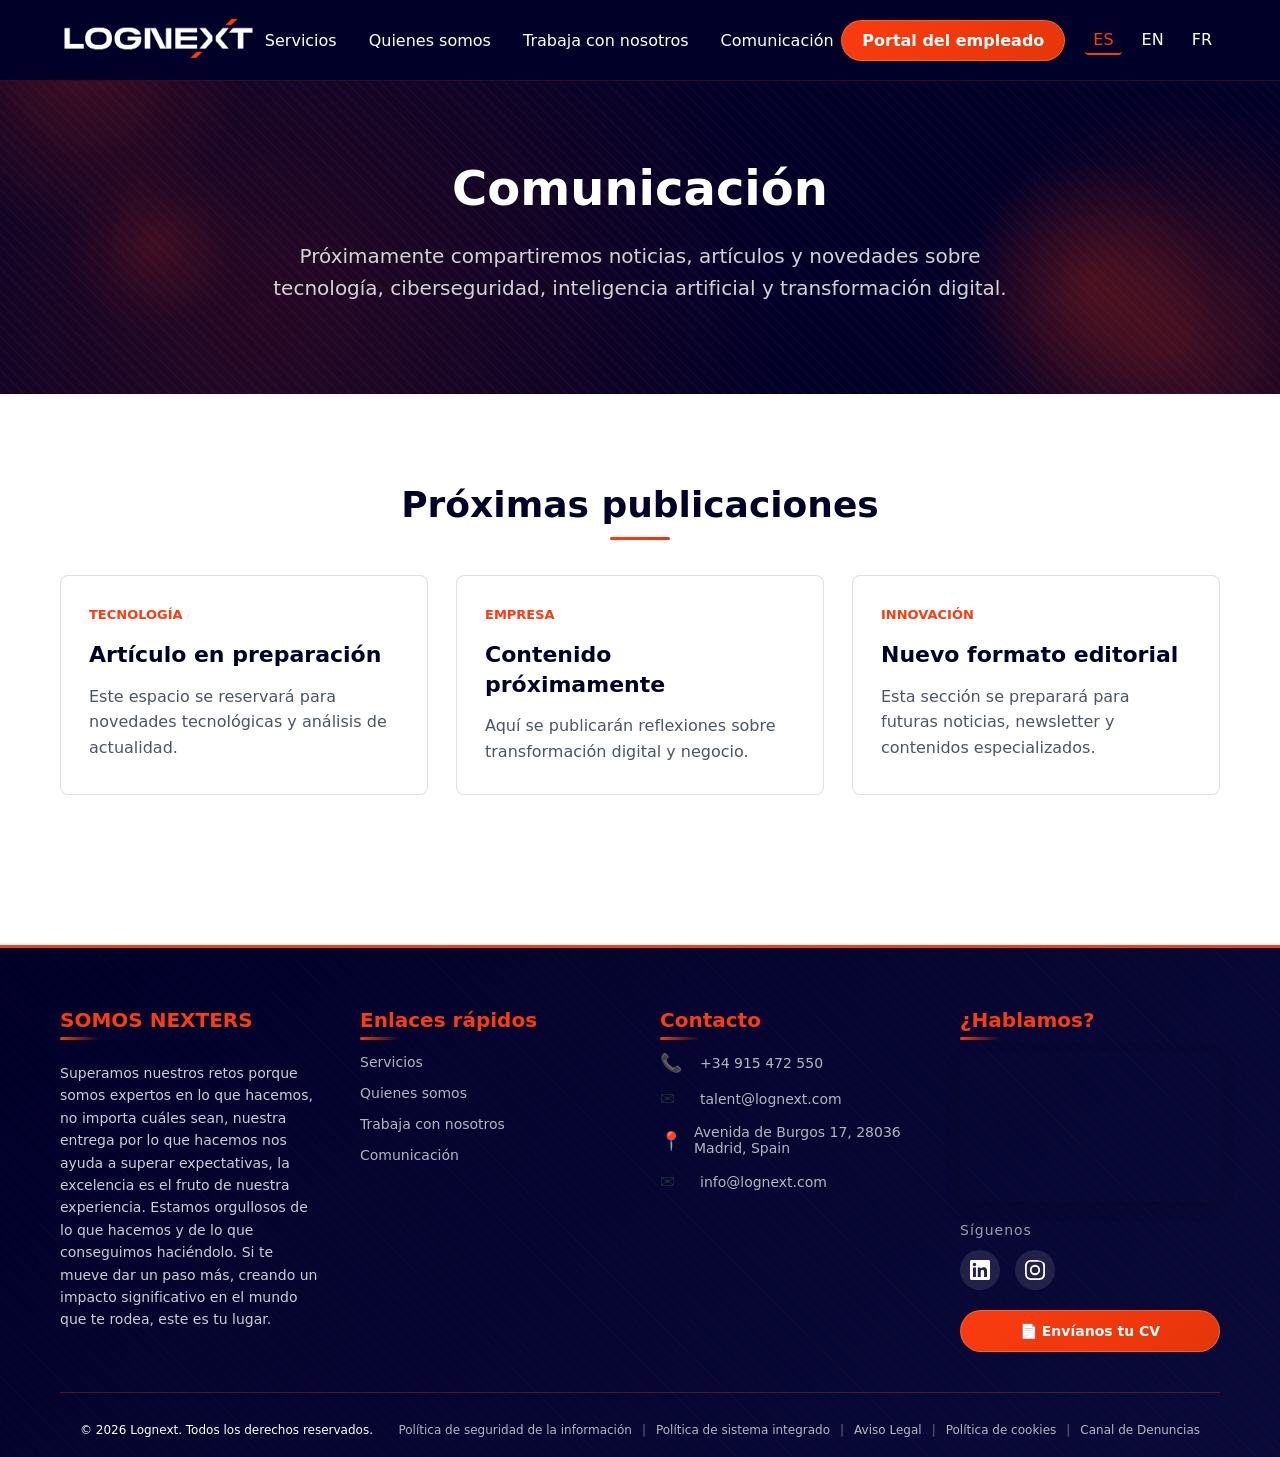
==== comunicacion.html @ 2d38c722 "Apartado de Comunicación creado, listo para añadir contenido" ====
<!doctype html>
<html lang="es">
  <head>
    <meta charset="UTF-8" />
    <meta name="viewport" content="width=device-width, initial-scale=1.0" />
    <title>Lognext - Comunicaci&oacute;n</title>
    <link rel="stylesheet" href="assets/css/global.css" />
    <link rel="stylesheet" href="assets/css/comunicacion.css" />
    <link
      rel="icon"
      type="image/png"
      sizes="32x32"
      href="assets/img/favicon/favicon-3.png"
    />
    <link
      rel="icon"
      type="image/png"
      sizes="16x16"
      href="assets/img/favicon/favicon-3.png"
    />
    <link rel="apple-touch-icon" href="assets/img/favicon/favicon-3.png" />
  </head>
  <body>
    <header class="site-header">
      <div class="container">
        <a href="index.html" class="logo">
          <img src="assets/img/lognext-logo-transparente.png" alt="Lognext" />
        </a>

        <nav class="main-nav">
          <ul class="menu">
            <li class="menu-item has-dropdown">
              <a href="index.html#servicios" data-i18n="nav_servicios">Servicios</a>
              <ul class="submenu">
                <li class="service-submenu-item">
                  <div class="service-submenu-row">
                    <a href="servicios/ia.html" class="submenu-item" data-i18n="submenu_ia">Inteligencia Artificial</a>
                    <button class="service-submenu-toggle" type="button" aria-label="Ver casos de exito" aria-expanded="false">&rsaquo;</button>
                  </div>
                  <ul class="service-submenu-list">
                    <li><a href="servicios/ia.html#casos-exito" class="submenu-child-item" data-i18n="casos_title">Casos de Exito</a></li>
                  </ul>
                </li>
                <li class="service-submenu-item">
                  <div class="service-submenu-row">
                    <a href="servicios/ams.html" class="submenu-item" data-i18n="submenu_ams">Application Management Services</a>
                    <button class="service-submenu-toggle" type="button" aria-label="Ver casos de exito" aria-expanded="false">&rsaquo;</button>
                  </div>
                  <ul class="service-submenu-list">
                    <li><a href="servicios/ams.html#casos-exito" class="submenu-child-item" data-i18n="casos_title">Casos de Exito</a></li>
                  </ul>
                </li>
                <li class="service-submenu-item">
                  <div class="service-submenu-row">
                    <a href="servicios/ims.html" class="submenu-item" data-i18n="submenu_ims">Infrastructure Management Services</a>
                    <button class="service-submenu-toggle" type="button" aria-label="Ver casos de exito" aria-expanded="false">&rsaquo;</button>
                  </div>
                  <ul class="service-submenu-list">
                    <li><a href="servicios/ims.html#casos-exito" class="submenu-child-item" data-i18n="casos_title">Casos de Exito</a></li>
                  </ul>
                </li>
                <li class="service-submenu-item">
                  <div class="service-submenu-row">
                    <a href="servicios/ciberseguridad.html" class="submenu-item" data-i18n="submenu_agile">Ciberseguridad</a>
                    <button class="service-submenu-toggle" type="button" aria-label="Ver casos de exito" aria-expanded="false">&rsaquo;</button>
                  </div>
                  <ul class="service-submenu-list">
                    <li><a href="servicios/ciberseguridad.html#casos-exito" class="submenu-child-item" data-i18n="casos_title">Casos de Exito</a></li>
                  </ul>
                </li>
                <li class="service-submenu-item">
                  <div class="service-submenu-row">
                    <a href="servicios/outsourcing.html" class="submenu-item" data-i18n="submenu_outsourcing">Outsourcing de Talento</a>
                    <button class="service-submenu-toggle" type="button" aria-label="Ver casos de exito" aria-expanded="false">&rsaquo;</button>
                  </div>
                  <ul class="service-submenu-list">
                    <li><a href="servicios/outsourcing.html#casos-exito" class="submenu-child-item" data-i18n="casos_title">Casos de Exito</a></li>
                  </ul>
                </li>
              </ul>
            </li>
            <li><a href="quienes-somos.html" data-i18n="nav_quienes_somos">Quienes somos</a></li>
            <li><a href="trabaja-con-nosotros.html" data-i18n="nav_trabaja">Trabaja con nosotros</a></li>
            <li><a href="comunicacion.html" data-i18n="nav_comunicacion">Comunicaci&oacute;n</a></li>
          </ul>

          <div class="mobile-actions">
            <a href="https://w3.cezanneondemand.com/CezanneOnDemand/-/LOGNEXT/Account/LogIn?ReturnUrl=%7E%2F-%2FLOGNEXT" target="_blank" class="employee-portal mobile" data-i18n="btn_portal">Portal del empleado</a>
            <div class="language-switcher mobile">
              <a href="#" class="active">ES</a>
              <a href="#">EN</a>
              <a href="#">FR</a>
            </div>
          </div>

          <div class="mobile-footer-info">
            <div class="mobile-info-card">
              <h4 class="mobile-info-title" data-i18n="mobile_quieres_trabajar">&iquest;Quieres trabajar con nosotros?</h4>
              <div class="mobile-info-contact">
                <p><span class="info-icon">&#128222;</span> +34 915 472 550</p>
                <p><span class="info-icon">&#9993;&#65039;</span> talent@lognext.com</p>
              </div>
            </div>
            <div class="mobile-info-card">
              <h4 class="mobile-info-title" data-i18n="mobile_hablamos">&iquest;Hablamos?</h4>
              <div class="mobile-info-contact">
                <p><span class="info-icon">&#128222;</span> +34 915 472 550</p>
                <p><span class="info-icon">&#128205;</span> Avenida de Burgos 17, 28036 Madrid</p>
                <p><span class="info-icon">&#9993;&#65039;</span> info@lognext.com</p>
              </div>
            </div>
          </div>
        </nav>

        <div class="desktop-actions">
          <a
            href="https://w3.cezanneondemand.com/CezanneOnDemand/-/LOGNEXT/Account/LogIn?ReturnUrl=%7E%2F-%2FLOGNEXT"
            target="_blank"
            class="employee-portal"
            data-i18n="btn_portal"
            >Portal del empleado</a
          >
          <div class="language-switcher">
            <a href="#" class="active">ES</a>
            <a href="#">EN</a>
            <a href="#">FR</a>
          </div>
        </div>

        <button class="menu-toggle">
          <span></span>
          <span></span>
          <span></span>
        </button>
      </div>
    </header>

    <main>
      <section class="comunicacion-hero">
        <div class="circle-1"></div>
        <div class="circle-2"></div>
        <div class="circle-3"></div>
        <div class="container">
          <h1 data-i18n="comunicacion_title">Comunicaci&oacute;n</h1>
          <p data-i18n="comunicacion_intro">
            Pr&oacute;ximamente compartiremos noticias, art&iacute;culos y novedades sobre tecnolog&iacute;a, ciberseguridad, inteligencia artificial y transformaci&oacute;n digital.
          </p>
        </div>
      </section>

      <section class="comunicacion-news">
        <div class="container">
          <h2 class="section-title" data-i18n="comunicacion_news_title">Pr&oacute;ximas publicaciones</h2>
          <div class="news-placeholder-grid">
            <article class="news-placeholder-card">
              <span data-i18n="comunicacion_card_1_tag">Tecnolog&iacute;a</span>
              <h3 data-i18n="comunicacion_card_1_title">Art&iacute;culo en preparaci&oacute;n</h3>
              <p data-i18n="comunicacion_card_1_text">Este espacio se reservar&aacute; para novedades tecnol&oacute;gicas y an&aacute;lisis de actualidad.</p>
            </article>
            <article class="news-placeholder-card">
              <span data-i18n="comunicacion_card_2_tag">Empresa</span>
              <h3 data-i18n="comunicacion_card_2_title">Contenido pr&oacute;ximamente</h3>
              <p data-i18n="comunicacion_card_2_text">Aqu&iacute; se publicar&aacute;n reflexiones sobre transformaci&oacute;n digital y negocio.</p>
            </article>
            <article class="news-placeholder-card">
              <span data-i18n="comunicacion_card_3_tag">Innovaci&oacute;n</span>
              <h3 data-i18n="comunicacion_card_3_title">Nuevo formato editorial</h3>
              <p data-i18n="comunicacion_card_3_text">Esta secci&oacute;n se preparar&aacute; para futuras noticias, newsletter y contenidos especializados.</p>
            </article>
          </div>
        </div>
      </section>
    </main>

    <footer class="site-footer">
      <div class="footer-container">
        <div class="footer-grid">
          <div class="footer-col footer-col-about">
            <h3 class="footer-title" data-i18n="footer_somos_nexter">SOMOS NEXTERS</h3>
            <p class="footer-text" data-i18n="footer_text">
              Superamos nuestros retos porque somos expertos en lo que hacemos, no importa cu&aacute;les sean, nuestra entrega por lo que hacemos nos ayuda a superar expectativas, la excelencia es el fruto de nuestra experiencia. Estamos orgullosos de lo que hacemos y de lo que conseguimos haci&eacute;ndolo. Si te mueve dar un paso m&aacute;s, creando un impacto significativo en el mundo que te rodea, este es tu lugar.
            </p>
          </div>

          <div class="footer-col footer-col-links">
            <h3 class="footer-title" data-i18n="footer_enlaces_rapidos">Enlaces r&aacute;pidos</h3>
            <ul class="footer-links">
              <li><a href="index.html#servicios" data-i18n="nav_servicios">Servicios</a></li>
              <li><a href="quienes-somos.html" data-i18n="nav_quienes_somos">Quienes somos</a></li>
              <li><a href="trabaja-con-nosotros.html" data-i18n="nav_trabaja">Trabaja con nosotros</a></li>
              <li><a href="comunicacion.html" data-i18n="nav_comunicacion">Comunicaci&oacute;n</a></li>
            </ul>
          </div>

          <div class="footer-col footer-col-contact">
            <h3 class="footer-title" data-i18n="footer_contacto">Contacto</h3>
            <ul class="footer-contact">
              <li class="contact-item">
                <span class="contact-icon">&#128222;</span>
                <a href="tel:+34915472550" class="contact-link">+34 915 472 550</a>
              </li>
              <li class="contact-item">
                <span class="contact-icon">&#9993;&#65039;</span>
                <a href="mailto:talent@lognext.com" class="contact-link">talent@lognext.com</a>
              </li>
              <li class="contact-item">
                <span class="contact-icon">&#128205;</span>
                <a href="https://maps.google.com/?q=Avenida+de+Burgos+17+Madrid+Spain" target="_blank" class="contact-link location-link">Avenida de Burgos 17, 28036 Madrid, Spain</a>
              </li>
              <li class="contact-item">
                <span class="contact-icon">&#9993;&#65039;</span>
                <a href="mailto:info@lognext.com" class="contact-link">info@lognext.com</a>
              </li>
            </ul>
          </div>

          <div class="footer-col footer-col-map">
            <h3 class="footer-title" data-i18n="footer_hablamos">&iquest;Hablamos?</h3>
            <div class="footer-map">
              <iframe
                src="https://www.google.com/maps/embed?pb=!1m18!1m12!1m3!1d3037.543167168951!2d-3.671360984603811!3d40.43037697936105!2m3!1f0!2f0!3f0!3m2!1i1024!2i768!4f13.1!3m3!1m2!1s0xd4229b5a2c12e2b%3A0x2b5c5e5e5e5e5e5e!2sAv.%20de%20Burgos%2C%2017%2C%2028036%20Madrid!5e0!3m2!1ses!2ses!4v1700000000000!5m2!1ses!2ses"
                width="100%"
                height="150"
                style="border: 0; border-radius: 12px"
                allowfullscreen=""
                loading="lazy"
                referrerpolicy="no-referrer-when-downgrade"
              ></iframe>
            </div>

            <div class="footer-social">
              <h4 class="social-title" data-i18n="footer_siguenos">S&iacute;guenos</h4>
              <div class="social-icons">
                <a href="https://linkedin.com/company/lognext" target="_blank" class="social-link linkedin" aria-label="LinkedIn">
                  <svg xmlns="http://www.w3.org/2000/svg" width="20" height="20" viewBox="0 0 24 24" fill="currentColor"><path d="M20.447 20.452h-3.554v-5.569c0-1.328-.027-3.037-1.852-3.037-1.853 0-2.136 1.445-2.136 2.939v5.667H9.351V9h3.414v1.561h.046c.477-.9 1.637-1.85 3.37-1.85 3.601 0 4.267 2.37 4.267 5.455v6.286zM5.337 7.433c-1.144 0-2.063-.926-2.063-2.065 0-1.138.92-2.063 2.063-2.063 1.14 0 2.064.925 2.064 2.063 0 1.139-.925 2.065-2.064 2.065zm1.782 13.019H3.555V9h3.564v11.452zM22.225 0H1.771C.792 0 0 .774 0 1.729v20.542C0 23.227.792 24 1.771 24h20.451c.979 0 1.771-.773 1.771-1.729V1.729C24 .774 23.204 0 22.225 0z"/></svg>
                </a>
                <a href="https://instagram.com/lognext_tech" target="_blank" class="social-link instagram" aria-label="Instagram">
                  <svg xmlns="http://www.w3.org/2000/svg" width="20" height="20" viewBox="0 0 24 24" fill="currentColor"><path d="M12 2.163c3.204 0 3.584.012 4.85.07 1.366.062 2.633.336 3.608 1.311.975.975 1.249 2.242 1.311 3.608.058 1.266.07 1.646.07 4.85s-.012 3.584-.07 4.85c-.062 1.366-.336 2.633-1.311 3.608-.975.975-2.242 1.249-3.608 1.311-1.266.058-1.646.07-4.85.07s-3.584-.012-4.85-.07c-1.366-.062-2.633-.336-3.608-1.311-.975-.975-1.249-2.242-1.311-3.608-.058-1.266-.07-1.646-.07-4.85s.012-3.584.07-4.85c.062-1.366.336-2.633 1.311-3.608.975-.975 2.242-1.249 3.608-1.311 1.266-.058 1.646-.07 4.85-.07zM12 0C8.741 0 8.332.014 7.052.072 5.775.132 4.905.332 4.14.659c-.789.335-1.457.787-2.124 1.454-.667.667-1.119 1.335-1.454 2.124-.327.765-.527 1.635-.587 2.912C.014 8.332 0 8.741 0 12s.014 3.668.072 4.948c.06 1.277.26 2.147.587 2.912.335.789.787 1.457 1.454 2.124.667.667 1.335 1.119 2.124 1.454.765.327 1.635.527 2.912.587 1.28.058 1.689.072 4.948.072s3.668-.014 4.948-.072c1.277-.06 2.147-.26 2.912-.587.789-.335 1.457-.787 2.124-1.454.667-.667 1.119-1.335 1.454-2.124.327-.765.527-1.635.587-2.912.058-1.28.072-1.689.072-4.948s-.014-3.668-.072-4.948c-.06-1.277-.26-2.147-.587-2.912-.335-.789-.787-1.457-2.124-1.454-.667-.667-1.335-1.119-2.124-1.454-.765-.327-1.635-.527-2.912-.587C15.668.014 15.259 0 12 0zm0 5.838a6.162 6.162 0 100 12.324 6.162 6.162 0 000-12.324zM12 16a4 4 0 110-8 4 4 0 010 8z"/></svg>
                </a>
              </div>
            </div>

            <div class="footer-cv">
              <a href="mailto:talent@lognext.com?subject=Solicitud%20de%20empleo%20-%20CV&body=Hola%2C%20me%20llamo%20%5BNombre%5D%20y%20me%20gustar%C3%ADa%20enviaros%20mi%20CV%20para%20formar%20parte%20de%20Lognext.%0A%0A%F0%9F%93%8C%20Mi%20tel%C3%A9fono%3A%20%0A%F0%9F%93%A7%20Mi%20email%3A%20%0A%0A%F0%9F%92%BC%20Adjunto%20mi%20CV%20a%20este%20correo.%0A%0A%F0%9F%99%8F%20Quedo%20a%20la%20espera%20de%20su%20respuesta.%0A%0A%F0%9F%93%8D%20Un%20saludo." class="btn-cv-simple" data-i18n="footer_cv_btn">&#128196; Env&iacute;anos tu CV</a>
            </div>
          </div>
        </div>

        <div class="footer-bottom">
          <div class="footer-bottom-container">
            <p class="copyright" data-i18n="footer_copyright">&copy; 2026 Lognext. Todos los derechos reservados.</p>
            <div class="legal-links">
              <a href="assets/docs/politica-seguridad.pdf" target="_blank" class="legal-link" data-i18n="legal_link_security">Pol&iacute;tica de seguridad de la informaci&oacute;n</a>
              <span class="legal-separator">|</span>
              <a href="assets/docs/politica-sistema-integrado.pdf" target="_blank" class="legal-link" data-i18n="legal_link_integrated">Pol&iacute;tica de sistema integrado</a>
              <span class="legal-separator">|</span>
              <a href="enlaces-legales/aviso-legal.html" class="legal-link" data-i18n="legal_link_legal_notice">Aviso Legal</a>
              <span class="legal-separator">|</span>
              <a href="enlaces-legales/politica-cookies.html" class="legal-link" data-i18n="legal_link_cookies">Pol&iacute;tica de cookies</a>
              <span class="legal-separator">|</span>
              <a href="enlaces-legales/canal-denuncias.html" class="legal-link" data-i18n="legal_link_whistleblowing">Canal de Denuncias</a>
            </div>
          </div>
        </div>
      </div>
    </footer>

    <script src="assets/js/translations.js"></script>
    <script src="assets/js/i18n.js"></script>
    <script src="assets/js/main.js"></script>
  </body>
</html>
---- assets/css/global.css ----
﻿/* RESET */
* {
  margin: 0;
  padding: 0;
  box-sizing: border-box;
}

body {
  font-family: 'Segoe UI', 'Inter', system-ui, -apple-system, sans-serif;
  background-color: #ffffff;
  color: #1e2a3a;
  overflow-x: hidden;
  display: flex;
  flex-direction: column;
  min-height: 100vh;
}

/* ========== ANIMATED GRADIENT TEXT (reusable) ========== */
/*
  Premium animated gradient that renders ONLY inside glyphs.
  Usage: add class="animated-gradient-text" to any heading/span.
*/
.animated-gradient-text {
  color: #FA3C0F; /* fallback if background-clip unsupported */
  -webkit-text-fill-color: transparent;
  -webkit-background-clip: text;
  background-clip: text;

  /* Base gradient + subtle shine layer (both clipped to text) */
  background-image:
    linear-gradient(
      110deg,
      #7C3AED 0%,
      #22D3EE 35%,
      #3B82F6 70%,
      #A855F7 100%
    ),
    linear-gradient(
      120deg,
      rgba(255, 255, 255, 0) 0%,
      rgba(255, 255, 255, 0.55) 45%,
      rgba(255, 255, 255, 0) 60%
    );

  background-size: 220% 100%, 60% 100%;
  background-position: 0% 50%, -80% 50%;
  background-repeat: no-repeat;

  animation: animatedGradientFlow 12s ease-in-out infinite;
  will-change: background-position;
}

@keyframes animatedGradientFlow {
  0% {
    background-position: 0% 50%, -80% 50%;
  }
  50% {
    background-position: 100% 50%, 120% 50%;
  }
  100% {
    background-position: 0% 50%, 220% 50%;
  }
}

@media (prefers-reduced-motion: reduce) {
  .animated-gradient-text {
    animation: none;
    background-position: 50% 50%, 50% 50%;
  }
}

main {
  flex: 1;
}

.container {
  max-width: 1200px;
  margin: 0 auto;
  padding: 0 20px;
}

/* ========== SHARED SECTION UTILITIES ========== */
.section-title {
  font-size: 36px;
  font-weight: 700;
  color: #000029;
  text-align: center;
  margin-bottom: 50px;
  position: relative;
  display: inline-block;
  width: 100%;
}

.section-title::after {
  content: '';
  position: absolute;
  bottom: -15px;
  left: 50%;
  transform: translateX(-50%);
  width: 60px;
  height: 3px;
  background: linear-gradient(90deg, #FA3C0F, #e6350a);
  border-radius: 3px;
}

/* ========== SCROLL REVEAL ========== */
.scroll-reveal {
  opacity: 0;
  transform: translateY(30px);
  transition: all 0.8s ease;
}

.scroll-reveal.revealed {
  opacity: 1;
  transform: translateY(0);
}

/* ========== HEADER ========== */
.site-header {
  position: fixed;
  width: 100%;
  top: 0;
  background: #000029;
  z-index: 1000;
  border-bottom: 1px solid rgba(250, 60, 15, 0.2);
  transition: all 0.3s ease;
}

.site-header .container {
  display: flex;
  align-items: center;
  justify-content: space-between;
  height: 80px;
}

.logo img {
  height: 45px;
  transition: transform 0.3s ease;
}

.logo:hover img {
  transform: scale(1.05);
}

.desktop-actions {
  display: flex;
  align-items: center;
  gap: 20px;
}

.mobile-actions {
  display: none;
}

.main-nav {
  flex: 1;
  display: flex;
  justify-content: center;
  align-items: center;
}

.menu {
  list-style: none;
  display: flex;
  gap: 32px;
}

@media (min-width: 769px) and (max-width: 1100px) {
  .menu {
    gap: 20px;
  }
}

.menu a {
  text-decoration: none;
  color: #ffffff;
  font-weight: 500;
  transition: color 0.3s ease;
  position: relative;
}

.menu a::after {
  content: '';
  position: absolute;
  bottom: -5px;
  left: 0;
  width: 0;
  height: 2px;
  background: #FA3C0F;
  transition: width 0.3s ease;
}

.menu a:hover::after {
  width: 100%;
}

.menu a:hover {
  color: #FA3C0F;
}

.has-dropdown {
  position: relative;
}

.submenu {
  position: absolute;
  top: 100%;
  left: 0;
  background: #000029;
  display: none;
  flex-direction: column;
  min-width: 280px;
  border: 1px solid rgba(250, 60, 15, 0.3);
  border-radius: 8px;
  padding: 12px 0;
  box-shadow: 0 10px 30px rgba(0, 0, 0, 0.2);
}

.submenu li {
  list-style: none;
}

.submenu a {
  display: block;
  padding: 10px 20px;
  color: #ffffff;
  transition: all 0.3s ease;
}

.submenu a:hover {
  background: rgba(250, 60, 15, 0.1);
  padding-left: 28px;
  color: #FA3C0F;
}

.service-submenu-item {
  position: relative;
}

.service-submenu-row {
  display: flex;
  align-items: stretch;
}

.service-submenu-row .submenu-item {
  flex: 1;
}

.service-submenu-toggle {
  width: 42px;
  border: 0;
  background: transparent;
  color: #ffffff;
  font-size: 22px;
  line-height: 1;
  cursor: pointer;
  pointer-events: none;
  transition: color 0.3s ease, transform 0.3s ease;
}

.service-submenu-list {
  display: none;
  position: absolute;
  top: 0;
  left: 100%;
  min-width: 190px;
  list-style: none;
  background: #000029;
  border: 1px solid rgba(250, 60, 15, 0.3);
  border-radius: 8px;
  padding: 8px 0;
  box-shadow: 0 10px 30px rgba(0, 0, 0, 0.2);
}

.service-submenu-item:hover > .service-submenu-list {
  display: block;
}

.service-submenu-item:hover .service-submenu-toggle {
  color: #FA3C0F;
  transform: translateX(3px);
}

.submenu-child-item {
  white-space: nowrap;
}

.has-dropdown:hover .submenu {
  display: flex;
  animation: fadeInDown 0.3s ease;
}

@keyframes fadeInDown {
  from {
    opacity: 0;
    transform: translateY(-10px);
  }
  to {
    opacity: 1;
    transform: translateY(0);
  }
}

.employee-portal {
  background: linear-gradient(135deg, #FA3C0F, #e6350a);
  color: white;
  padding: 10px 20px;
  text-decoration: none;
  border-radius: 30px;
  font-weight: 600;
  transition: all 0.3s ease;
  border: 1px solid rgba(255, 255, 255, 0.2);
  white-space: nowrap;
}

.employee-portal:hover {
  transform: translateY(-2px);
  box-shadow: 0 5px 15px rgba(250, 60, 15, 0.4);
  background: linear-gradient(135deg, #e6350a, #FA3C0F);
}

.language-switcher {
  display: flex;
  gap: 12px;
}

.language-switcher a {
  text-decoration: none;
  color: #ffffff;
  font-weight: 500;
  transition: all 0.3s ease;
  padding: 4px 8px;
  border-radius: 4px;
}

.language-switcher a:hover {
  color: #FA3C0F;
}

.language-switcher .active {
  color: #FA3C0F;
  border-bottom: 2px solid #FA3C0F;
}

.menu-toggle {
  display: none;
  background: none;
  border: none;
  cursor: pointer;
  padding: 10px;
  z-index: 1001;
}

.menu-toggle span {
  display: block;
  width: 25px;
  height: 3px;
  background: #FA3C0F;
  margin: 5px 0;
  transition: all 0.3s ease;
  border-radius: 3px;
}

.menu-toggle.active span:nth-child(1) {
  transform: rotate(45deg) translate(5px, 5px);
}

.menu-toggle.active span:nth-child(2) {
  opacity: 0;
}

.menu-toggle.active span:nth-child(3) {
  transform: rotate(-45deg) translate(7px, -6px);
}

/* ========== FOOTER ========== */
.site-footer {
  background: linear-gradient(135deg, #000029 0%, #0a0a3a 100%);
  position: relative;
  padding: 60px 0 20px;
  margin-top: 60px;
  border-top: 3px solid #FA3C0F;
  overflow: hidden;
}

/* Footer para pÃ¡ginas de servicios - sin margen superior */
.service-footer {
  margin-top: 0 !important;
}

.site-footer::before {
  content: '';
  position: absolute;
  top: 0;
  left: 0;
  right: 0;
  bottom: 0;
  background-image: repeating-linear-gradient(45deg, rgba(250, 60, 15, 0.02) 0px, rgba(250, 60, 15, 0.02) 2px, transparent 2px, transparent 8px);
  pointer-events: none;
}

.footer-container {
  max-width: 1200px;
  margin: 0 auto;
  padding: 0 20px;
  position: relative;
  z-index: 2;
}

.footer-grid {
  display: grid;
  grid-template-columns: repeat(4, 1fr);
  gap: 40px;
  margin-bottom: 40px;
}

.footer-title {
  color: #FA3C0F;
  font-size: 20px;
  font-weight: 700;
  margin-bottom: 20px;
  position: relative;
  display: inline-block;
}

.footer-title::after {
  content: '';
  position: absolute;
  bottom: -8px;
  left: 0;
  width: 40px;
  height: 3px;
  background: linear-gradient(90deg, #FA3C0F, transparent);
  border-radius: 3px;
}

.footer-text {
  color: rgba(255, 255, 255, 0.8);
  font-size: 14px;
  line-height: 1.6;
  margin-top: 10px;
}

.footer-links {
  list-style: none;
  padding: 0;
}

.footer-links li {
  margin-bottom: 12px;
}

.footer-links a {
  color: rgba(255, 255, 255, 0.7);
  text-decoration: none;
  transition: all 0.3s ease;
  font-size: 14px;
  position: relative;
  display: inline-block;
}

.footer-links a::before {
  content: '\203A';
  position: absolute;
  left: -15px;
  opacity: 0;
  transition: all 0.3s ease;
  color: #FA3C0F;
}

.footer-links a:hover {
  color: #FA3C0F;
  transform: translateX(5px);
}

.footer-links a:hover::before {
  opacity: 1;
  left: -12px;
}

.footer-contact {
  list-style: none;
  padding: 0;
}

.contact-item {
  display: flex;
  align-items: center;
  gap: 12px;
  margin-bottom: 15px;
}

.contact-icon {
  font-size: 18px;
  width: 28px;
  transition: transform 0.3s ease;
}

.contact-item:hover .contact-icon {
  transform: scale(1.1);
}

.contact-link {
  color: rgba(255, 255, 255, 0.7);
  text-decoration: none;
  font-size: 14px;
  transition: all 0.3s ease;
}

.contact-link:hover {
  color: #FA3C0F;
}

.location-link {
  cursor: pointer;
}

.footer-map {
  margin-bottom: 20px;
  border-radius: 12px;
  overflow: hidden;
  box-shadow: 0 5px 15px rgba(0, 0, 0, 0.2);
  transition: transform 0.3s ease;
}

.footer-map:hover {
  transform: translateY(-3px);
}

.footer-map iframe {
  display: block;
}

.footer-social {
  margin-top: 20px;
}

.social-title {
  color: rgba(255, 255, 255, 0.6);
  font-size: 14px;
  font-weight: 500;
  margin-bottom: 12px;
  letter-spacing: 1px;
}

.social-icons {
  display: flex;
  gap: 15px;
}

.social-link {
  display: flex;
  align-items: center;
  justify-content: center;
  width: 40px;
  height: 40px;
  background: rgba(255, 255, 255, 0.1);
  border-radius: 50%;
  transition: all 0.3s ease;
  color: white;
}

.social-link svg {
  width: 20px;
  height: 20px;
  fill: currentColor;
}

.social-link:hover {
  transform: translateY(-5px);
}

.social-link.linkedin:hover {
  background: #0077b5;
  box-shadow: 0 5px 15px rgba(0, 119, 181, 0.4);
}

.social-link.instagram:hover {
  background: radial-gradient(circle at 30% 110%, #fdf497 0%, #fdf497 5%, #fd5949 45%, #d6249f 60%, #285AEB 90%);
  box-shadow: 0 5px 15px rgba(214, 36, 159, 0.4);
}

.footer-cv {
  margin-top: 20px;
}

.btn-cv-simple {
  display: inline-flex;
  align-items: center;
  justify-content: center;
  gap: 10px;
  width: 100%;
  background: linear-gradient(135deg, #FA3C0F, #e6350a);
  color: white;
  text-decoration: none;
  padding: 12px 20px;
  border-radius: 30px;
  font-weight: 600;
  transition: all 0.3s ease;
  font-size: 14px;
  border: 1px solid rgba(255, 255, 255, 0.2);
  position: relative;
  overflow: hidden;
}

.btn-cv-simple::before {
  content: '';
  position: absolute;
  top: 50%;
  left: 50%;
  width: 0;
  height: 0;
  border-radius: 50%;
  background: rgba(255, 255, 255, 0.3);
  transform: translate(-50%, -50%);
  transition: width 0.6s, height 0.6s;
}

.btn-cv-simple:hover::before {
  width: 300px;
  height: 300px;
}

.btn-cv-simple:hover {
  transform: translateY(-2px);
  box-shadow: 0 5px 20px rgba(250, 60, 15, 0.5);
  background: linear-gradient(135deg, #e6350a, #FA3C0F);
}

/* ========== FOOTER BOTTOM CON ENLACES LEGALES ========== */
.footer-bottom {
  text-align: center;
  padding-top: 30px;
  margin-top: 30px;
  border-top: 1px solid rgba(250, 60, 15, 0.3);
}

.footer-bottom-container {
  max-width: 1200px;
  margin: 0 auto;
  padding: 0 20px;
  display: flex;
  justify-content: space-between;
  align-items: center;
  flex-wrap: wrap;
  gap: 15px;
}

.copyright {
  color: #ffffff;
  font-size: 12px;
}

.legal-links {
  display: flex;
  flex-wrap: wrap;
  align-items: center;
  gap: 10px;
}

.legal-link {
  color: rgba(255, 255, 255, 0.7);
  text-decoration: none;
  font-size: 12px;
  transition: color 0.3s ease;
}

.legal-link:hover {
  color: #FA3C0F;
}

.legal-separator {
  color: rgba(255, 255, 255, 0.4);
  font-size: 12px;
}

/* ========== INFORMACIÃ“N ADICIONAL SOLO PARA MÃ“VIL ========== */
.mobile-footer-info {
  display: none;
  flex-direction: column;
  gap: 20px;
  margin-top: 30px;
  padding-top: 30px;
  border-top: 1px solid rgba(250, 60, 15, 0.3);
  width: 100%;
}

.mobile-info-card {
  background: rgba(255, 255, 255, 0.03);
  border-radius: 16px;
  padding: 18px;
  transition: all 0.3s ease;
  border: 1px solid rgba(250, 60, 15, 0.1);
}

.mobile-info-card:hover {
  border-color: rgba(250, 60, 15, 0.3);
  background: rgba(250, 60, 15, 0.05);
}

.mobile-info-title {
  color: #FA3C0F;
  font-size: 16px;
  font-weight: 600;
  margin-bottom: 12px;
  letter-spacing: 0.5px;
}

.mobile-info-contact {
  display: flex;
  flex-direction: column;
  gap: 8px;
}

.mobile-info-contact p {
  color: rgba(255, 255, 255, 0.7);
  font-size: 13px;
  display: flex;
  align-items: center;
  gap: 10px;
  transition: all 0.3s ease;
}

.mobile-info-contact p:hover {
  color: #FA3C0F;
  transform: translateX(3px);
}

.info-icon {
  font-size: 14px;
  width: 24px;
  display: inline-block;
}

/* ========== SCROLLBAR PERSONALIZADA ========== */

/* Para navegadores WebKit (Chrome, Safari, Edge, Opera) */
::-webkit-scrollbar {
  width: 10px;
  height: 10px;
}

/* Fondo de la scrollbar (track) */
::-webkit-scrollbar-track {
  background: #000029;
  border-radius: 10px;
}

/* Barra de desplazamiento (thumb) */
::-webkit-scrollbar-thumb {
  background: #FA3C0F;
  border-radius: 10px;
  transition: background 0.3s ease;
}

/* Hover sobre la barra */
::-webkit-scrollbar-thumb:hover {
  background: #e6350a;
}

/* Para Firefox */
* {
  scrollbar-width: thin;
  scrollbar-color: #FA3C0F #000029;
}

/* ========== RESPONSIVE GLOBAL ========== */
@media (max-width: 1100px) {
  .section-title {
    font-size: 32px;
  }
}

@media (max-width: 1024px) {
  .footer-grid {
    grid-template-columns: repeat(2, 1fr);
    gap: 40px;
  }
}

@media (max-width: 768px) {
  .desktop-actions {
    display: none;
  }
  .mobile-actions {
    display: flex;
    flex-direction: column;
    align-items: center;
    gap: 20px;
    margin-top: 20px;
    padding-top: 20px;
    border-top: 1px solid rgba(250, 60, 15, 0.3);
    width: 100%;
  }
  .main-nav {
    position: fixed;
    top: 80px;
    left: -100%;
    width: 100%;
    height: calc(100vh - 80px);
    background: #000029;
    transition: left 0.3s ease;
    z-index: 999;
    overflow-y: auto;
    flex-direction: column;
    justify-content: flex-start;
    padding-bottom: 30px;
  }
  .main-nav.active {
    left: 0;
  }
  .menu {
    flex-direction: column;
    align-items: center;
    justify-content: flex-start;
    padding: 40px 20px 20px 20px;
    gap: 20px;
    width: 100%;
  }
  .menu > li {
    width: 100%;
    text-align: center;
  }
  .menu a {
    font-size: 18px;
    display: block;
    padding: 12px;
  }
  .has-dropdown {
    position: static;
  }
  .submenu {
    position: static;
    background: rgba(250, 60, 15, 0.1);
    display: none;
    margin-top: 10px;
    border: none;
    box-shadow: none;
  }
  .has-dropdown.active .submenu {
    display: flex;
  }
  .submenu a {
    padding: 10px 20px;
    font-size: 16px;
  }
  .service-submenu-item {
    width: 100%;
  }
  .service-submenu-row {
    align-items: center;
  }
  .service-submenu-row .submenu-item {
    text-align: center;
  }
  .service-submenu-toggle {
    pointer-events: auto;
    min-width: 44px;
    height: 44px;
  }
  .service-submenu-item:hover > .service-submenu-list {
    display: none;
  }
  .service-submenu-item.active > .service-submenu-list {
    display: block;
  }
  .service-submenu-item.active .service-submenu-toggle {
    transform: rotate(90deg);
    color: #FA3C0F;
  }
  .service-submenu-list {
    position: static;
    min-width: 0;
    background: rgba(0, 0, 41, 0.35);
    border: none;
    border-radius: 0;
    box-shadow: none;
    padding: 0;
  }
  .submenu .service-submenu-list a {
    font-size: 14px;
    padding: 8px 20px 12px;
  }
  .menu-toggle {
    display: block;
  }
  .footer-grid {
    grid-template-columns: 1fr;
    gap: 35px;
  }
  .footer-title::after {
    width: 60px;
  }
  .footer-map iframe {
    height: 180px;
  }
  .mobile-footer-info {
    display: flex;
    margin-bottom: 30px;
  }
  /* Footer bottom responsive */
  .footer-bottom-container {
    flex-direction: column;
    text-align: center;
  }
  
  .legal-links {
    justify-content: center;
  }
  
  .section-title {
    font-size: 28px;
    margin-bottom: 35px;
  }
}
@media (max-width: 480px) {
  .mobile-info-card {
    padding: 15px;
  }
  .mobile-info-title {
    font-size: 15px;
  }
  .mobile-info-contact p {
    font-size: 12px;
  }
  
  /* Footer bottom responsive mÃ³vil pequeÃ±o */
  .legal-links {
    flex-direction: column;
    gap: 8px;
  }
  
  .legal-separator {
    display: none;
  }
  
  .legal-link {
    font-size: 11px;
  }
}
/* ========== COOKIES - BOTÃ“N FLOTANTE Y MODAL ========== */

/* BotÃ³n flotante de cookies (abajo a la izquierda) */
.cookie-btn-fixed {
    position: fixed;
    bottom: 20px;
    left: 20px;
    background: linear-gradient(135deg, #1e2a3a, #0f1724);
    color: white;
    padding: 12px 20px;
    border-radius: 50px;
    cursor: pointer;
    display: flex;
    align-items: center;
    gap: 10px;
    z-index: 1000;
    font-family: 'Segoe UI', Tahoma, Geneva, Verdana, sans-serif;
    box-shadow: 0 4px 15px rgba(0,0,0,0.2);
    transition: transform 0.3s ease, box-shadow 0.3s ease;
    border: 1px solid rgba(255,255,255,0.2);
}

.cookie-btn-fixed:hover {
    transform: scale(1.05);
    box-shadow: 0 6px 20px rgba(0,0,0,0.3);
    background: linear-gradient(135deg, #2a3a4a, #1a2535);
}

.cookie-icon {
    font-size: 20px;
}

.cookie-text {
    font-size: 14px;
    font-weight: 500;
    letter-spacing: 0.5px;
}

/* Modal (pop-up) de cookies */
.cookie-modal {
    display: none;
    position: fixed;
    z-index: 2000;
    left: 0;
    top: 0;
    width: 100%;
    height: 100%;
    background-color: rgba(0, 0, 0, 0.7);
    backdrop-filter: blur(5px);
    justify-content: center;
    align-items: center;
}

.cookie-modal-content {
    background-color: #ffffff;
    margin: 20px;
    width: 90%;
    max-width: 700px;
    max-height: 90vh;
    border-radius: 20px;
    box-shadow: 0 20px 50px rgba(0, 0, 0, 0.3);
    display: flex;
    flex-direction: column;
    overflow: hidden;
    animation: fadeInUp 0.4s ease;
}

.cookie-modal-header {
    background: linear-gradient(135deg, #000029, #0a0a3a);
    color: white;
    padding: 20px 25px;
    display: flex;
    justify-content: space-between;
    align-items: center;
    border-bottom: 1px solid rgba(250, 60, 15, 0.3);
}

.cookie-modal-header h2 {
    margin: 0;
    font-size: 24px;
    font-weight: 700;
    background: linear-gradient(135deg, #ffffff 0%, #FA3C0F 100%);
    -webkit-background-clip: text;
    -webkit-text-fill-color: transparent;
    background-clip: text;
}

.cookie-modal-close {
    background: none;
    border: none;
    color: white;
    font-size: 32px;
    cursor: pointer;
    transition: transform 0.3s ease;
    line-height: 1;
}

.cookie-modal-close:hover {
    transform: scale(1.1);
    color: #FA3C0F;
}

.cookie-modal-body {
    padding: 25px;
    overflow-y: auto;
    max-height: 60vh;
}

.cookie-modal-body p {
    font-size: 14px;
    line-height: 1.6;
    color: #4a5568;
    margin-bottom: 15px;
}

.cookie-modal-body h3 {
    font-size: 20px;
    font-weight: 700;
    color: #000029;
    margin-top: 20px;
    margin-bottom: 10px;
}

/* CategorÃ­as de cookies */
.cookie-category {
    background: #f8f9fa;
    border-radius: 12px;
    padding: 15px;
    margin-bottom: 15px;
    border-left: 3px solid #FA3C0F;
    transition: all 0.3s ease;
}

.cookie-category:hover {
    background: #ffffff;
    box-shadow: 0 2px 10px rgba(0, 0, 0, 0.05);
}

.cookie-category-header {
    display: flex;
    justify-content: space-between;
    align-items: center;
    margin-bottom: 10px;
}

.cookie-category-name {
    font-weight: 700;
    font-size: 16px;
    color: #000029;
}

.cookie-category-desc {
    font-size: 13px;
    color: #6c757d;
    margin: 0;
}

/* Switch (toggle) personalizado */
.cookie-switch {
    position: relative;
    display: inline-block;
    width: 52px;
    height: 26px;
}

.cookie-switch input {
    opacity: 0;
    width: 0;
    height: 0;
}

.cookie-slider {
    position: absolute;
    cursor: pointer;
    top: 0;
    left: 0;
    right: 0;
    bottom: 0;
    background-color: #ccc;
    transition: 0.3s;
    border-radius: 34px;
}

.cookie-slider:before {
    position: absolute;
    content: "";
    height: 20px;
    width: 20px;
    left: 3px;
    bottom: 3px;
    background-color: white;
    transition: 0.3s;
    border-radius: 50%;
}

input:checked + .cookie-slider {
    background-color: #FA3C0F;
}

input:checked + .cookie-slider:before {
    transform: translateX(26px);
}

input:disabled + .cookie-slider {
    opacity: 0.6;
    cursor: not-allowed;
}

/* Footer del modal */
.cookie-modal-footer {
    padding: 20px 25px;
    background: #f8f9fa;
    display: flex;
    gap: 15px;
    justify-content: flex-end;
    border-top: 1px solid rgba(0, 0, 41, 0.1);
}

.cookie-btn {
    padding: 10px 24px;
    border: none;
    border-radius: 40px;
    font-weight: 600;
    cursor: pointer;
    transition: all 0.3s ease;
    font-size: 14px;
}

.cookie-btn-accept {
    background: linear-gradient(135deg, #FA3C0F, #e6350a);
    color: white;
}

.cookie-btn-accept:hover {
    transform: translateY(-2px);
    box-shadow: 0 5px 15px rgba(250, 60, 15, 0.4);
}

.cookie-btn-reject {
    background: transparent;
    color: #4a5568;
    border: 1px solid #cbd5e0;
}

.cookie-btn-reject:hover {
    background: #e2e8f0;
    transform: translateY(-2px);
}

.cookie-btn-necessary {
    background: #000029;
    color: white;
}

.cookie-btn-necessary:hover {
    background: #1e2a3a;
    transform: translateY(-2px);
}

/* Responsive cookies */
@media (max-width: 600px) {
    .cookie-modal-footer {
        flex-direction: column;
    }
    .cookie-btn {
        width: 100%;
        text-align: center;
    }
    .cookie-modal-header h2 {
        font-size: 20px;
    }
    .cookie-modal-body {
        padding: 20px;
    }
    .cookie-category-name {
        font-size: 14px;
    }

    
    
}
---- assets/css/comunicacion.css ----
/* ========== COMUNICACION ========== */
.comunicacion-hero {
  padding: 160px 0 90px;
  background: #000029;
  color: #ffffff;
  text-align: center;
  position: relative;
  overflow: hidden;
}

.comunicacion-hero .circle-1,
.comunicacion-hero .circle-2,
.comunicacion-hero .circle-3 {
  position: absolute;
  border-radius: 50%;
  pointer-events: none;
  z-index: 1;
}

.comunicacion-hero .circle-1 {
  width: 350px;
  height: 350px;
  background: radial-gradient(circle, rgba(250, 60, 15, 0.2) 0%, rgba(250, 60, 15, 0.08) 40%, transparent 70%);
  top: -120px;
  left: -100px;
  animation: floatCircle 10s ease-in-out infinite reverse;
}

.comunicacion-hero .circle-2 {
  width: 250px;
  height: 250px;
  background: radial-gradient(circle, rgba(250, 60, 15, 0.18) 0%, rgba(250, 60, 15, 0.08) 40%, transparent 70%);
  top: 40%;
  right: 5%;
  animation: pulseCircle 6s ease-in-out infinite;
}

.comunicacion-hero .circle-3 {
  width: 180px;
  height: 180px;
  background: radial-gradient(circle, rgba(250, 60, 15, 0.15) 0%, rgba(250, 60, 15, 0.05) 40%, transparent 70%);
  bottom: 15%;
  left: 5%;
  animation: floatCircle 12s ease-in-out infinite;
}

.comunicacion-hero::before {
  content: '';
  position: absolute;
  top: 0;
  left: 0;
  right: 0;
  bottom: 0;
  background-image: radial-gradient(circle at 20% 80%, rgba(250, 60, 15, 0.15) 0%, transparent 50%),
                    repeating-linear-gradient(45deg, rgba(250, 60, 15, 0.05) 0px, rgba(250, 60, 15, 0.05) 2px, transparent 2px, transparent 8px);
  pointer-events: none;
  z-index: 1;
}

.comunicacion-hero::after {
  content: '';
  position: absolute;
  width: 500px;
  height: 500px;
  background: radial-gradient(circle, rgba(250, 60, 15, 0.25) 0%, rgba(250, 60, 15, 0.1) 40%, transparent 70%);
  bottom: -200px;
  right: -150px;
  border-radius: 50%;
  animation: floatCircle 8s ease-in-out infinite;
  pointer-events: none;
  z-index: 1;
}

.comunicacion-hero .container {
  position: relative;
  z-index: 2;
}

.comunicacion-hero h1 {
  font-size: 48px;
  font-weight: 700;
  margin-bottom: 24px;
}

.comunicacion-hero p {
  max-width: 760px;
  margin: 0 auto;
  color: rgba(255, 255, 255, 0.82);
  font-size: 20px;
  line-height: 1.6;
}

@keyframes floatCircle {
  0%, 100% { transform: translateY(0px) rotate(0deg); }
  50% { transform: translateY(-30px) rotate(180deg); }
}

@keyframes pulseCircle {
  0%, 100% { transform: scale(1); opacity: 0.6; }
  50% { transform: scale(1.2); opacity: 0.3; }
}

.comunicacion-news {
  padding: 90px 0;
  background: #ffffff;
}

.news-placeholder-grid {
  display: grid;
  grid-template-columns: repeat(3, 1fr);
  gap: 28px;
}

.news-placeholder-card {
  min-height: 220px;
  padding: 28px;
  border: 1px solid rgba(0, 0, 41, 0.12);
  border-radius: 8px;
  background: #ffffff;
  overflow: visible;
  word-break: normal;
  overflow-wrap: normal;
}

.news-placeholder-card span {
  display: inline-block;
  margin-bottom: 18px;
  color: #FA3C0F;
  font-size: 13px;
  font-weight: 700;
  text-transform: uppercase;
}

.news-placeholder-card h3 {
  color: #000029;
  font-size: 22px;
  line-height: 1.35;
  margin-bottom: 14px;
  overflow: visible;
  word-break: normal;
  overflow-wrap: normal;
  hyphens: none;
}

.news-placeholder-card p {
  color: #4b5563;
  line-height: 1.6;
  overflow: visible;
  word-break: normal;
  overflow-wrap: normal;
  hyphens: none;
}

@media (max-width: 1024px) {
  .news-placeholder-grid {
    grid-template-columns: repeat(2, 1fr);
  }
}

@media (max-width: 768px) {
  .comunicacion-hero {
    padding: 130px 0 70px;
  }

  .comunicacion-hero h1 {
    font-size: 36px;
  }

  .comunicacion-hero p {
    font-size: 17px;
  }

  .comunicacion-news {
    padding: 70px 0;
  }

  .news-placeholder-grid {
    grid-template-columns: 1fr;
  }
}
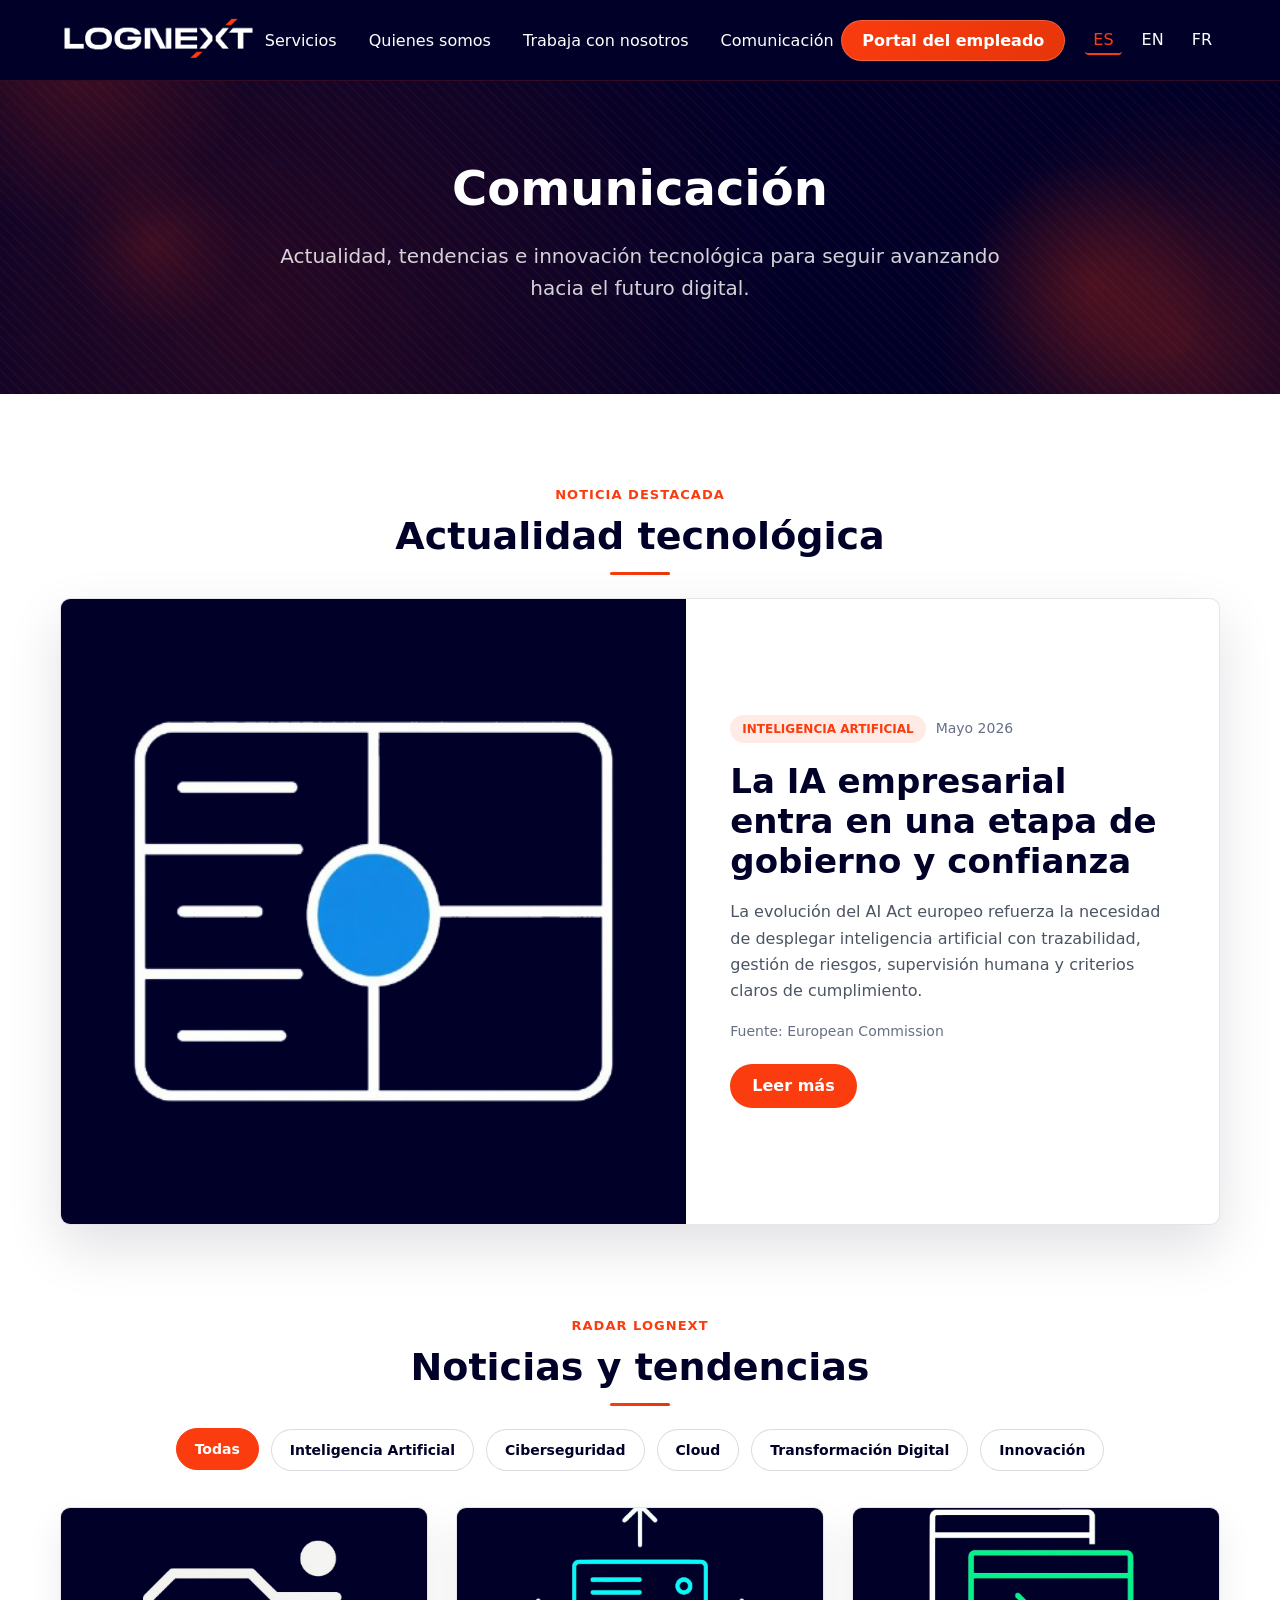
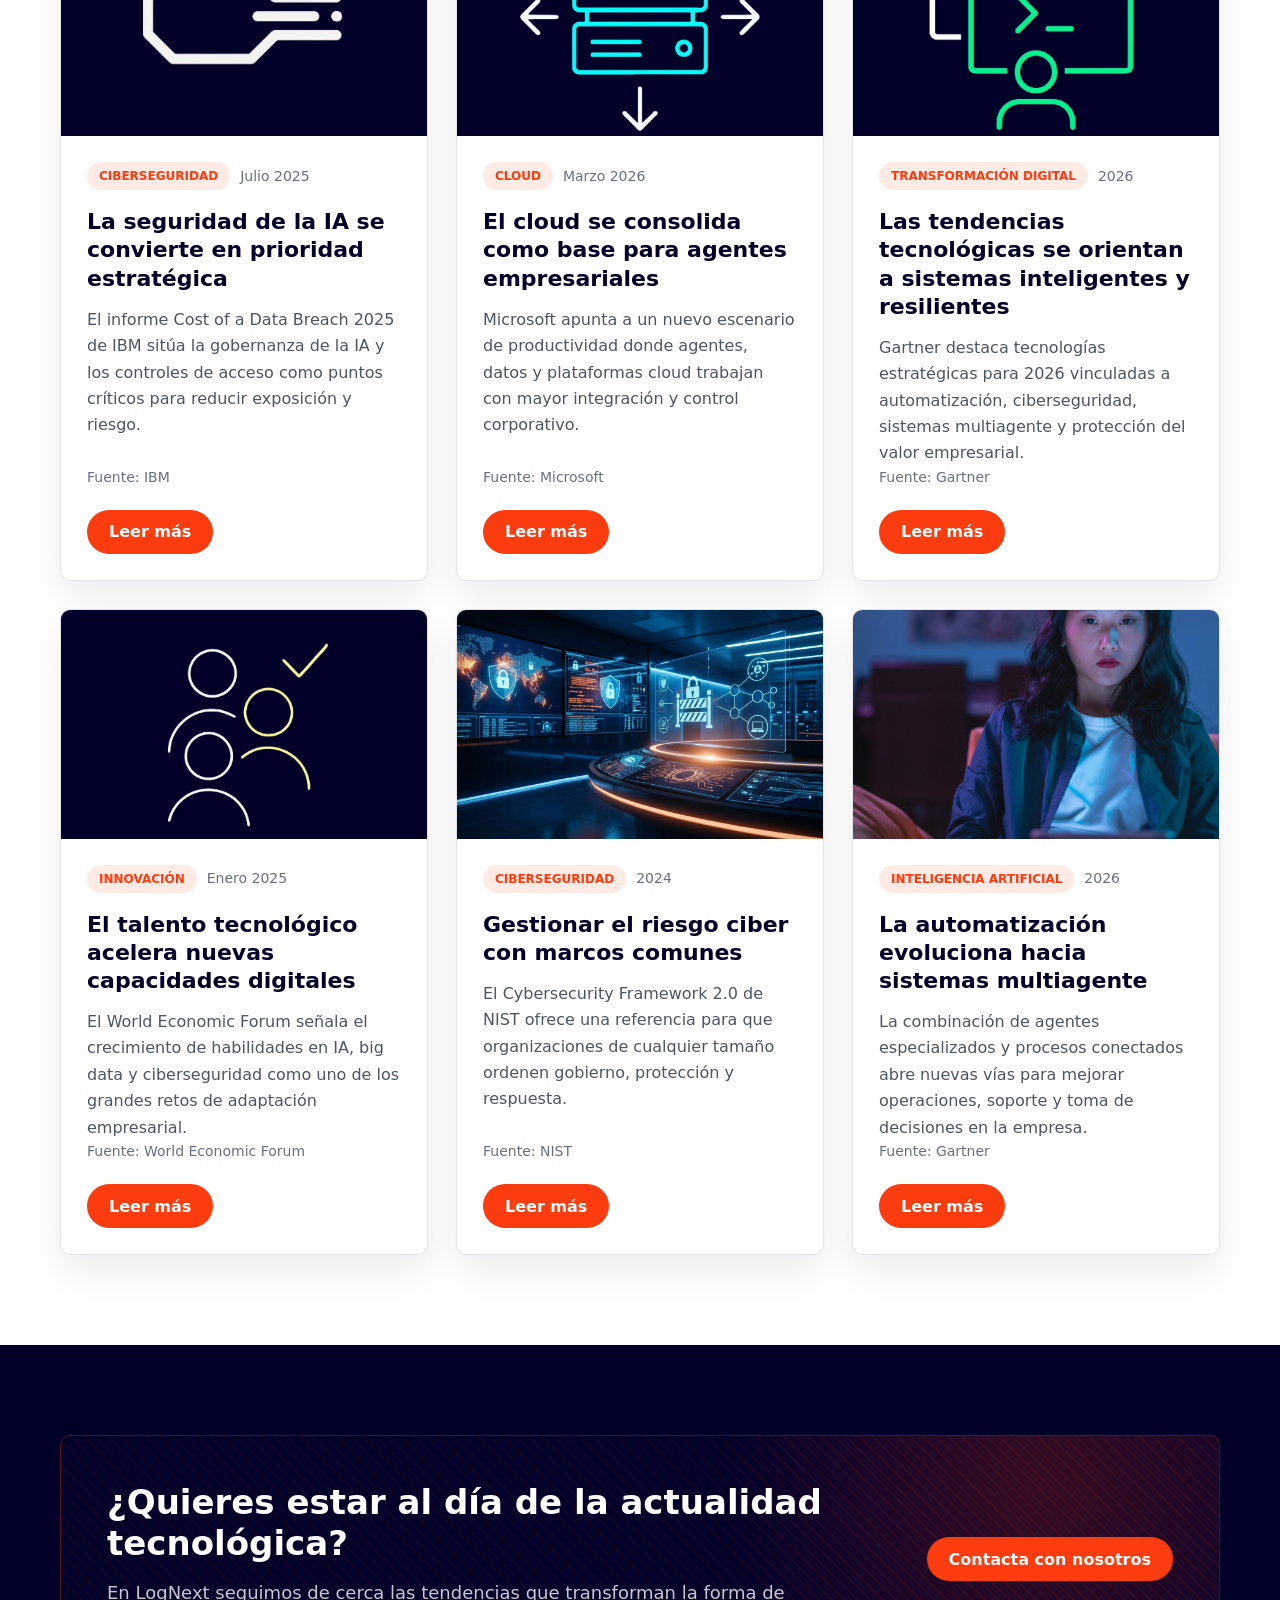
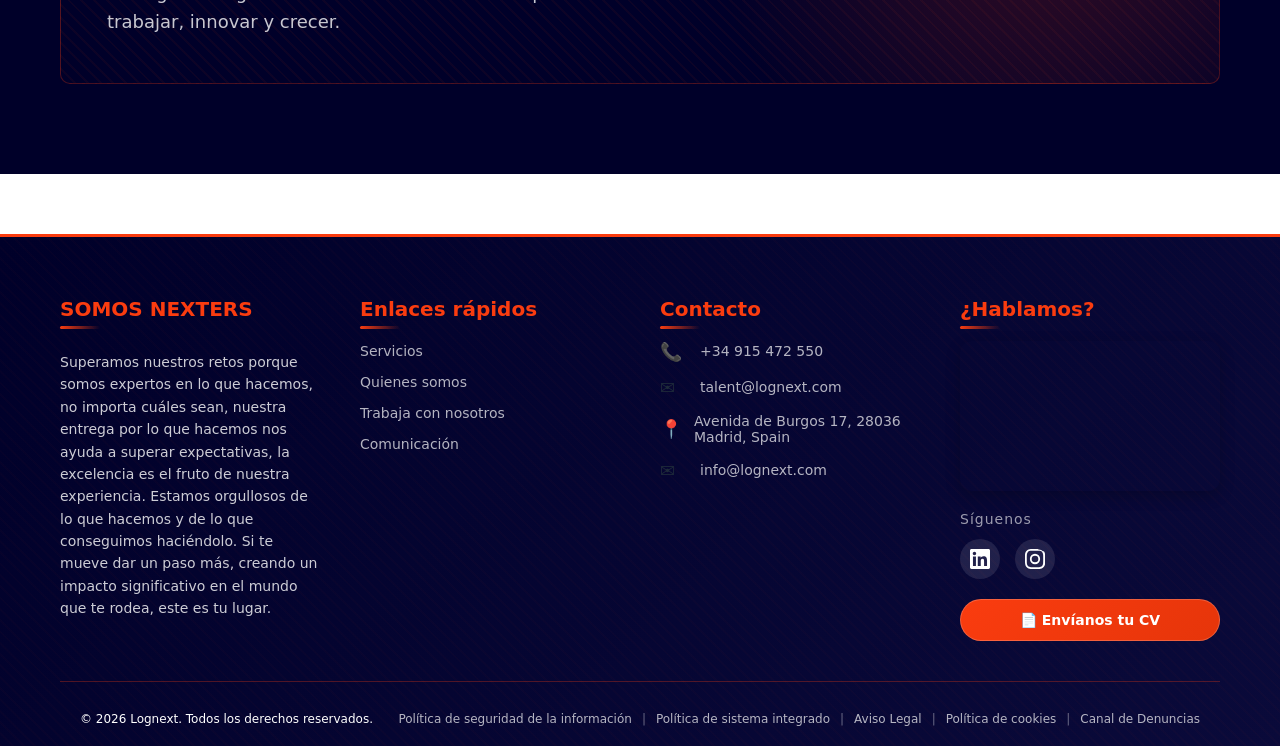
==== commit 3605c9b8: "mejoras en seccion Comunicación" ====
--- a/comunicacion.html
+++ b/comunicacion.html
@@ -3,7 +3,7 @@
   <head>
     <meta charset="UTF-8" />
     <meta name="viewport" content="width=device-width, initial-scale=1.0" />
-    <title>Lognext - Comunicaci&oacute;n</title>
+    <title>Lognext - Comunicación</title>
     <link rel="stylesheet" href="assets/css/global.css" />
     <link rel="stylesheet" href="assets/css/comunicacion.css" />
     <link
@@ -81,7 +81,7 @@
             </li>
             <li><a href="quienes-somos.html" data-i18n="nav_quienes_somos">Quienes somos</a></li>
             <li><a href="trabaja-con-nosotros.html" data-i18n="nav_trabaja">Trabaja con nosotros</a></li>
-            <li><a href="comunicacion.html" data-i18n="nav_comunicacion">Comunicaci&oacute;n</a></li>
+            <li><a href="comunicacion.html" data-i18n="nav_comunicacion">Comunicación</a></li>
           </ul>
 
           <div class="mobile-actions">
@@ -95,14 +95,14 @@
 
           <div class="mobile-footer-info">
             <div class="mobile-info-card">
-              <h4 class="mobile-info-title" data-i18n="mobile_quieres_trabajar">&iquest;Quieres trabajar con nosotros?</h4>
+              <h4 class="mobile-info-title" data-i18n="mobile_quieres_trabajar">¿Quieres trabajar con nosotros?</h4>
               <div class="mobile-info-contact">
                 <p><span class="info-icon">&#128222;</span> +34 915 472 550</p>
                 <p><span class="info-icon">&#9993;&#65039;</span> talent@lognext.com</p>
               </div>
             </div>
             <div class="mobile-info-card">
-              <h4 class="mobile-info-title" data-i18n="mobile_hablamos">&iquest;Hablamos?</h4>
+              <h4 class="mobile-info-title" data-i18n="mobile_hablamos">¿Hablamos?</h4>
               <div class="mobile-info-contact">
                 <p><span class="info-icon">&#128222;</span> +34 915 472 550</p>
                 <p><span class="info-icon">&#128205;</span> Avenida de Burgos 17, 28036 Madrid</p>
@@ -141,32 +141,168 @@
         <div class="circle-2"></div>
         <div class="circle-3"></div>
         <div class="container">
-          <h1 data-i18n="comunicacion_title">Comunicaci&oacute;n</h1>
+          <h1 data-i18n="comunicacion_title">Comunicación</h1>
           <p data-i18n="comunicacion_intro">
-            Pr&oacute;ximamente compartiremos noticias, art&iacute;culos y novedades sobre tecnolog&iacute;a, ciberseguridad, inteligencia artificial y transformaci&oacute;n digital.
+            Actualidad, tendencias e innovación tecnológica para seguir avanzando hacia el futuro digital.
           </p>
         </div>
       </section>
 
-      <section class="comunicacion-news">
+      <section class="communication-featured-section">
         <div class="container">
-          <h2 class="section-title" data-i18n="comunicacion_news_title">Pr&oacute;ximas publicaciones</h2>
-          <div class="news-placeholder-grid">
-            <article class="news-placeholder-card">
-              <span data-i18n="comunicacion_card_1_tag">Tecnolog&iacute;a</span>
-              <h3 data-i18n="comunicacion_card_1_title">Art&iacute;culo en preparaci&oacute;n</h3>
-              <p data-i18n="comunicacion_card_1_text">Este espacio se reservar&aacute; para novedades tecnol&oacute;gicas y an&aacute;lisis de actualidad.</p>
-            </article>
-            <article class="news-placeholder-card">
-              <span data-i18n="comunicacion_card_2_tag">Empresa</span>
-              <h3 data-i18n="comunicacion_card_2_title">Contenido pr&oacute;ximamente</h3>
-              <p data-i18n="comunicacion_card_2_text">Aqu&iacute; se publicar&aacute;n reflexiones sobre transformaci&oacute;n digital y negocio.</p>
-            </article>
-            <article class="news-placeholder-card">
-              <span data-i18n="comunicacion_card_3_tag">Innovaci&oacute;n</span>
-              <h3 data-i18n="comunicacion_card_3_title">Nuevo formato editorial</h3>
-              <p data-i18n="comunicacion_card_3_text">Esta secci&oacute;n se preparar&aacute; para futuras noticias, newsletter y contenidos especializados.</p>
-            </article>
+          <div class="section-heading">
+            <span class="section-kicker" data-i18n="comunicacion_featured_label">Noticia destacada</span>
+            <h2 class="section-title" data-i18n="comunicacion_featured_heading">Actualidad tecnológica</h2>
+          </div>
+
+          <!-- Noticia destacada editable: sustituir imagen, textos, categoria y enlace cuando se publique contenido propio. -->
+          <article class="featured-news-card" data-category="ia">
+            <a class="featured-news-image" href="https://digital-strategy.ec.europa.eu/en/policies/regulatory-framework-ai" target="_blank" rel="noopener noreferrer">
+              <img src="assets/img/imgindex/ia.png" alt="Inteligencia artificial empresarial" />
+            </a>
+            <div class="featured-news-content">
+              <div class="news-meta">
+                <span class="news-category" data-i18n="comunicacion_featured_category">Inteligencia Artificial</span>
+                <span class="news-date" data-i18n="comunicacion_featured_date">Mayo 2026</span>
+              </div>
+              <h3 data-i18n="comunicacion_featured_title">La IA empresarial entra en una etapa de gobierno y confianza</h3>
+              <p data-i18n="comunicacion_featured_text">
+                La evolución del AI Act europeo refuerza la necesidad de desplegar inteligencia artificial con trazabilidad, gestión de riesgos, supervisión humana y criterios claros de cumplimiento.
+              </p>
+              <div class="news-source">
+                <span data-i18n="comunicacion_source">Fuente</span>: European Commission
+              </div>
+              <a class="news-link" href="https://digital-strategy.ec.europa.eu/en/policies/regulatory-framework-ai" target="_blank" rel="noopener noreferrer" data-i18n="comunicacion_read_more">Leer más</a>
+            </div>
+          </article>
+        </div>
+      </section>
+
+      <section class="communication-news-section">
+        <div class="container">
+          <div class="section-heading">
+            <span class="section-kicker" data-i18n="comunicacion_news_kicker">Radar LogNext</span>
+            <h2 class="section-title" data-i18n="comunicacion_news_title">Noticias y tendencias</h2>
+          </div>
+
+          <div class="communication-filters" aria-label="Filtros de comunicación">
+            <button class="filter-chip active" type="button" data-filter="all" aria-pressed="true" data-i18n="comunicacion_filter_all">Todas</button>
+            <button class="filter-chip" type="button" data-filter="ia" aria-pressed="false" data-i18n="comunicacion_filter_ia">Inteligencia Artificial</button>
+            <button class="filter-chip" type="button" data-filter="ciberseguridad" aria-pressed="false" data-i18n="comunicacion_filter_ciberseguridad">Ciberseguridad</button>
+            <button class="filter-chip" type="button" data-filter="cloud" aria-pressed="false" data-i18n="comunicacion_filter_cloud">Cloud</button>
+            <button class="filter-chip" type="button" data-filter="transformacion" aria-pressed="false" data-i18n="comunicacion_filter_transformacion">Transformación Digital</button>
+            <button class="filter-chip" type="button" data-filter="innovacion" aria-pressed="false" data-i18n="comunicacion_filter_innovacion">Innovación</button>
+          </div>
+
+          <!-- Noticias editables: cada card puede actualizarse cambiando data-category, imagen, textos y href de origen. -->
+          <div class="news-grid">
+            <article class="news-card" data-category="ciberseguridad">
+              <a class="news-card-image" href="https://newsroom.ibm.com/2025-07-30-ibm-report-13-of-organizations-reported-breaches-of-ai-models-or-applications%2C-97-of-which-reported-lacking-proper-ai-access-controls" target="_blank" rel="noopener noreferrer">
+                <img src="assets/img/imgindex/ciberseguridad.png" alt="Ciberseguridad e inteligencia artificial" />
+              </a>
+              <div class="news-card-content">
+                <div class="news-meta">
+                  <span class="news-category" data-i18n="comunicacion_news_1_category">Ciberseguridad</span>
+                  <span class="news-date" data-i18n="comunicacion_news_1_date">Julio 2025</span>
+                </div>
+                <h3 data-i18n="comunicacion_news_1_title">La seguridad de la IA se convierte en prioridad estratégica</h3>
+                <p data-i18n="comunicacion_news_1_text">El informe Cost of a Data Breach 2025 de IBM sitúa la gobernanza de la IA y los controles de acceso como puntos críticos para reducir exposición y riesgo.</p>
+                <div class="news-source"><span data-i18n="comunicacion_source">Fuente</span>: IBM</div>
+                <a class="news-link" href="https://newsroom.ibm.com/2025-07-30-ibm-report-13-of-organizations-reported-breaches-of-ai-models-or-applications%2C-97-of-which-reported-lacking-proper-ai-access-controls" target="_blank" rel="noopener noreferrer" data-i18n="comunicacion_read_more">Leer más</a>
+              </div>
+            </article>
+
+            <article class="news-card" data-category="cloud">
+              <a class="news-card-image" href="https://blogs.microsoft.com/blog/2026/03/09/introducing-the-first-frontier-suite-built-on-intelligence-trust/" target="_blank" rel="noopener noreferrer">
+                <img src="assets/img/imgindex/ims.png" alt="Cloud empresarial y agentes de inteligencia artificial" />
+              </a>
+              <div class="news-card-content">
+                <div class="news-meta">
+                  <span class="news-category" data-i18n="comunicacion_news_2_category">Cloud</span>
+                  <span class="news-date" data-i18n="comunicacion_news_2_date">Marzo 2026</span>
+                </div>
+                <h3 data-i18n="comunicacion_news_2_title">El cloud se consolida como base para agentes empresariales</h3>
+                <p data-i18n="comunicacion_news_2_text">Microsoft apunta a un nuevo escenario de productividad donde agentes, datos y plataformas cloud trabajan con mayor integración y control corporativo.</p>
+                <div class="news-source"><span data-i18n="comunicacion_source">Fuente</span>: Microsoft</div>
+                <a class="news-link" href="https://blogs.microsoft.com/blog/2026/03/09/introducing-the-first-frontier-suite-built-on-intelligence-trust/" target="_blank" rel="noopener noreferrer" data-i18n="comunicacion_read_more">Leer más</a>
+              </div>
+            </article>
+
+            <article class="news-card" data-category="transformacion">
+              <a class="news-card-image" href="https://www.gartner.com/en/articles/top-technology-trends-2026" target="_blank" rel="noopener noreferrer">
+                <img src="assets/img/imgindex/ams.png" alt="Transformación digital y aplicaciones empresariales" />
+              </a>
+              <div class="news-card-content">
+                <div class="news-meta">
+                  <span class="news-category" data-i18n="comunicacion_news_3_category">Transformación Digital</span>
+                  <span class="news-date" data-i18n="comunicacion_news_3_date">2026</span>
+                </div>
+                <h3 data-i18n="comunicacion_news_3_title">Las tendencias tecnológicas se orientan a sistemas inteligentes y resilientes</h3>
+                <p data-i18n="comunicacion_news_3_text">Gartner destaca tecnologías estratégicas para 2026 vinculadas a automatización, ciberseguridad, sistemas multiagente y protección del valor empresarial.</p>
+                <div class="news-source"><span data-i18n="comunicacion_source">Fuente</span>: Gartner</div>
+                <a class="news-link" href="https://www.gartner.com/en/articles/top-technology-trends-2026" target="_blank" rel="noopener noreferrer" data-i18n="comunicacion_read_more">Leer más</a>
+              </div>
+            </article>
+
+            <article class="news-card" data-category="innovacion">
+              <a class="news-card-image" href="https://www.weforum.org/press/2025/01/future-of-jobs-report-2025-78-million-new-job-opportunities-by-2030-but-urgent-upskilling-needed-to-prepare-workforces/" target="_blank" rel="noopener noreferrer">
+                <img src="assets/img/imgindex/outsourcing.png" alt="Talento tecnológico y nuevos perfiles digitales" />
+              </a>
+              <div class="news-card-content">
+                <div class="news-meta">
+                  <span class="news-category" data-i18n="comunicacion_news_4_category">Innovación</span>
+                  <span class="news-date" data-i18n="comunicacion_news_4_date">Enero 2025</span>
+                </div>
+                <h3 data-i18n="comunicacion_news_4_title">El talento tecnológico acelera nuevas capacidades digitales</h3>
+                <p data-i18n="comunicacion_news_4_text">El World Economic Forum señala el crecimiento de habilidades en IA, big data y ciberseguridad como uno de los grandes retos de adaptación empresarial.</p>
+                <div class="news-source"><span data-i18n="comunicacion_source">Fuente</span>: World Economic Forum</div>
+                <a class="news-link" href="https://www.weforum.org/press/2025/01/future-of-jobs-report-2025-78-million-new-job-opportunities-by-2030-but-urgent-upskilling-needed-to-prepare-workforces/" target="_blank" rel="noopener noreferrer" data-i18n="comunicacion_read_more">Leer más</a>
+              </div>
+            </article>
+
+            <article class="news-card" data-category="ciberseguridad">
+              <a class="news-card-image" href="https://www.nist.gov/publications/nist-cybersecurity-framework-csf-20" target="_blank" rel="noopener noreferrer">
+                <img src="assets/img/ciberseguridad/imagen (1).jpg" alt="Marco de gestión de riesgos de ciberseguridad" />
+              </a>
+              <div class="news-card-content">
+                <div class="news-meta">
+                  <span class="news-category" data-i18n="comunicacion_news_5_category">Ciberseguridad</span>
+                  <span class="news-date" data-i18n="comunicacion_news_5_date">2024</span>
+                </div>
+                <h3 data-i18n="comunicacion_news_5_title">Gestionar el riesgo ciber con marcos comunes</h3>
+                <p data-i18n="comunicacion_news_5_text">El Cybersecurity Framework 2.0 de NIST ofrece una referencia para que organizaciones de cualquier tamaño ordenen gobierno, protección y respuesta.</p>
+                <div class="news-source"><span data-i18n="comunicacion_source">Fuente</span>: NIST</div>
+                <a class="news-link" href="https://www.nist.gov/publications/nist-cybersecurity-framework-csf-20" target="_blank" rel="noopener noreferrer" data-i18n="comunicacion_read_more">Leer más</a>
+              </div>
+            </article>
+
+            <article class="news-card" data-category="ia">
+              <a class="news-card-image" href="https://www.gartner.com/en/articles/top-technology-trends-2026" target="_blank" rel="noopener noreferrer">
+                <img src="assets/img/iaCE/IAimagen.jpg" alt="Automatización con inteligencia artificial" />
+              </a>
+              <div class="news-card-content">
+                <div class="news-meta">
+                  <span class="news-category" data-i18n="comunicacion_news_6_category">Inteligencia Artificial</span>
+                  <span class="news-date" data-i18n="comunicacion_news_6_date">2026</span>
+                </div>
+                <h3 data-i18n="comunicacion_news_6_title">La automatización evoluciona hacia sistemas multiagente</h3>
+                <p data-i18n="comunicacion_news_6_text">La combinación de agentes especializados y procesos conectados abre nuevas vías para mejorar operaciones, soporte y toma de decisiones en la empresa.</p>
+                <div class="news-source"><span data-i18n="comunicacion_source">Fuente</span>: Gartner</div>
+                <a class="news-link" href="https://www.gartner.com/en/articles/top-technology-trends-2026" target="_blank" rel="noopener noreferrer" data-i18n="comunicacion_read_more">Leer más</a>
+              </div>
+            </article>
+          </div>
+        </div>
+      </section>
+
+      <section class="communication-cta">
+        <div class="container">
+          <div class="cta-panel">
+            <div>
+              <h2 data-i18n="comunicacion_cta_title">¿Quieres estar al día de la actualidad tecnológica?</h2>
+              <p data-i18n="comunicacion_cta_text">En LogNext seguimos de cerca las tendencias que transforman la forma de trabajar, innovar y crecer.</p>
+            </div>
+            <a class="cta-button" href="mailto:info@lognext.com" data-i18n="comunicacion_cta_button">Contacta con nosotros</a>
           </div>
         </div>
       </section>
@@ -178,17 +314,17 @@
           <div class="footer-col footer-col-about">
             <h3 class="footer-title" data-i18n="footer_somos_nexter">SOMOS NEXTERS</h3>
             <p class="footer-text" data-i18n="footer_text">
-              Superamos nuestros retos porque somos expertos en lo que hacemos, no importa cu&aacute;les sean, nuestra entrega por lo que hacemos nos ayuda a superar expectativas, la excelencia es el fruto de nuestra experiencia. Estamos orgullosos de lo que hacemos y de lo que conseguimos haci&eacute;ndolo. Si te mueve dar un paso m&aacute;s, creando un impacto significativo en el mundo que te rodea, este es tu lugar.
+              Superamos nuestros retos porque somos expertos en lo que hacemos, no importa cuáles sean, nuestra entrega por lo que hacemos nos ayuda a superar expectativas, la excelencia es el fruto de nuestra experiencia. Estamos orgullosos de lo que hacemos y de lo que conseguimos haciéndolo. Si te mueve dar un paso más, creando un impacto significativo en el mundo que te rodea, este es tu lugar.
             </p>
           </div>
 
           <div class="footer-col footer-col-links">
-            <h3 class="footer-title" data-i18n="footer_enlaces_rapidos">Enlaces r&aacute;pidos</h3>
+            <h3 class="footer-title" data-i18n="footer_enlaces_rapidos">Enlaces rápidos</h3>
             <ul class="footer-links">
               <li><a href="index.html#servicios" data-i18n="nav_servicios">Servicios</a></li>
               <li><a href="quienes-somos.html" data-i18n="nav_quienes_somos">Quienes somos</a></li>
               <li><a href="trabaja-con-nosotros.html" data-i18n="nav_trabaja">Trabaja con nosotros</a></li>
-              <li><a href="comunicacion.html" data-i18n="nav_comunicacion">Comunicaci&oacute;n</a></li>
+              <li><a href="comunicacion.html" data-i18n="nav_comunicacion">Comunicación</a></li>
             </ul>
           </div>
 
@@ -215,7 +351,7 @@
           </div>
 
           <div class="footer-col footer-col-map">
-            <h3 class="footer-title" data-i18n="footer_hablamos">&iquest;Hablamos?</h3>
+            <h3 class="footer-title" data-i18n="footer_hablamos">¿Hablamos?</h3>
             <div class="footer-map">
               <iframe
                 src="https://www.google.com/maps/embed?pb=!1m18!1m12!1m3!1d3037.543167168951!2d-3.671360984603811!3d40.43037697936105!2m3!1f0!2f0!3f0!3m2!1i1024!2i768!4f13.1!3m3!1m2!1s0xd4229b5a2c12e2b%3A0x2b5c5e5e5e5e5e5e!2sAv.%20de%20Burgos%2C%2017%2C%2028036%20Madrid!5e0!3m2!1ses!2ses!4v1700000000000!5m2!1ses!2ses"
@@ -229,7 +365,7 @@
             </div>
 
             <div class="footer-social">
-              <h4 class="social-title" data-i18n="footer_siguenos">S&iacute;guenos</h4>
+              <h4 class="social-title" data-i18n="footer_siguenos">Síguenos</h4>
               <div class="social-icons">
                 <a href="https://linkedin.com/company/lognext" target="_blank" class="social-link linkedin" aria-label="LinkedIn">
                   <svg xmlns="http://www.w3.org/2000/svg" width="20" height="20" viewBox="0 0 24 24" fill="currentColor"><path d="M20.447 20.452h-3.554v-5.569c0-1.328-.027-3.037-1.852-3.037-1.853 0-2.136 1.445-2.136 2.939v5.667H9.351V9h3.414v1.561h.046c.477-.9 1.637-1.85 3.37-1.85 3.601 0 4.267 2.37 4.267 5.455v6.286zM5.337 7.433c-1.144 0-2.063-.926-2.063-2.065 0-1.138.92-2.063 2.063-2.063 1.14 0 2.064.925 2.064 2.063 0 1.139-.925 2.065-2.064 2.065zm1.782 13.019H3.555V9h3.564v11.452zM22.225 0H1.771C.792 0 0 .774 0 1.729v20.542C0 23.227.792 24 1.771 24h20.451c.979 0 1.771-.773 1.771-1.729V1.729C24 .774 23.204 0 22.225 0z"/></svg>
@@ -241,22 +377,22 @@
             </div>
 
             <div class="footer-cv">
-              <a href="mailto:talent@lognext.com?subject=Solicitud%20de%20empleo%20-%20CV&body=Hola%2C%20me%20llamo%20%5BNombre%5D%20y%20me%20gustar%C3%ADa%20enviaros%20mi%20CV%20para%20formar%20parte%20de%20Lognext.%0A%0A%F0%9F%93%8C%20Mi%20tel%C3%A9fono%3A%20%0A%F0%9F%93%A7%20Mi%20email%3A%20%0A%0A%F0%9F%92%BC%20Adjunto%20mi%20CV%20a%20este%20correo.%0A%0A%F0%9F%99%8F%20Quedo%20a%20la%20espera%20de%20su%20respuesta.%0A%0A%F0%9F%93%8D%20Un%20saludo." class="btn-cv-simple" data-i18n="footer_cv_btn">&#128196; Env&iacute;anos tu CV</a>
+              <a href="mailto:talent@lognext.com?subject=Solicitud%20de%20empleo%20-%20CV&body=Hola%2C%20me%20llamo%20%5BNombre%5D%20y%20me%20gustar%C3%ADa%20enviaros%20mi%20CV%20para%20formar%20parte%20de%20Lognext.%0A%0A%F0%9F%93%8C%20Mi%20tel%C3%A9fono%3A%20%0A%F0%9F%93%A7%20Mi%20email%3A%20%0A%0A%F0%9F%92%BC%20Adjunto%20mi%20CV%20a%20este%20correo.%0A%0A%F0%9F%99%8F%20Quedo%20a%20la%20espera%20de%20su%20respuesta.%0A%0A%F0%9F%93%8D%20Un%20saludo." class="btn-cv-simple" data-i18n="footer_cv_btn">&#128196; Envíanos tu CV</a>
             </div>
           </div>
         </div>
 
         <div class="footer-bottom">
           <div class="footer-bottom-container">
-            <p class="copyright" data-i18n="footer_copyright">&copy; 2026 Lognext. Todos los derechos reservados.</p>
+            <p class="copyright" data-i18n="footer_copyright">© 2026 Lognext. Todos los derechos reservados.</p>
             <div class="legal-links">
-              <a href="assets/docs/politica-seguridad.pdf" target="_blank" class="legal-link" data-i18n="legal_link_security">Pol&iacute;tica de seguridad de la informaci&oacute;n</a>
+              <a href="assets/docs/politica-seguridad.pdf" target="_blank" class="legal-link" data-i18n="legal_link_security">Política de seguridad de la información</a>
               <span class="legal-separator">|</span>
-              <a href="assets/docs/politica-sistema-integrado.pdf" target="_blank" class="legal-link" data-i18n="legal_link_integrated">Pol&iacute;tica de sistema integrado</a>
+              <a href="assets/docs/politica-sistema-integrado.pdf" target="_blank" class="legal-link" data-i18n="legal_link_integrated">Política de sistema integrado</a>
               <span class="legal-separator">|</span>
               <a href="enlaces-legales/aviso-legal.html" class="legal-link" data-i18n="legal_link_legal_notice">Aviso Legal</a>
               <span class="legal-separator">|</span>
-              <a href="enlaces-legales/politica-cookies.html" class="legal-link" data-i18n="legal_link_cookies">Pol&iacute;tica de cookies</a>
+              <a href="enlaces-legales/politica-cookies.html" class="legal-link" data-i18n="legal_link_cookies">Política de cookies</a>
               <span class="legal-separator">|</span>
               <a href="enlaces-legales/canal-denuncias.html" class="legal-link" data-i18n="legal_link_whistleblowing">Canal de Denuncias</a>
             </div>
--- a/assets/css/comunicacion.css
+++ b/assets/css/comunicacion.css
@@ -47,10 +47,7 @@
 .comunicacion-hero::before {
   content: '';
   position: absolute;
-  top: 0;
-  left: 0;
-  right: 0;
-  bottom: 0;
+  inset: 0;
   background-image: radial-gradient(circle at 20% 80%, rgba(250, 60, 15, 0.15) 0%, transparent 50%),
                     repeating-linear-gradient(45deg, rgba(250, 60, 15, 0.05) 0px, rgba(250, 60, 15, 0.05) 2px, transparent 2px, transparent 8px);
   pointer-events: none;
@@ -100,60 +97,289 @@
   50% { transform: scale(1.2); opacity: 0.3; }
 }
 
-.comunicacion-news {
+.communication-featured-section,
+.communication-news-section {
   padding: 90px 0;
   background: #ffffff;
 }
 
-.news-placeholder-grid {
-  display: grid;
-  grid-template-columns: repeat(3, 1fr);
-  gap: 28px;
-}
-
-.news-placeholder-card {
-  min-height: 220px;
-  padding: 28px;
-  border: 1px solid rgba(0, 0, 41, 0.12);
-  border-radius: 8px;
-  background: #ffffff;
-  overflow: visible;
-  word-break: normal;
-  overflow-wrap: normal;
-}
-
-.news-placeholder-card span {
+.communication-news-section {
+  padding-top: 0;
+}
+
+.section-heading {
+  max-width: 860px;
+  margin: 0 auto 38px;
+  text-align: center;
+}
+
+.section-kicker {
   display: inline-block;
-  margin-bottom: 18px;
+  margin-bottom: 12px;
   color: #FA3C0F;
   font-size: 13px;
-  font-weight: 700;
+  font-weight: 800;
+  letter-spacing: 0.08em;
   text-transform: uppercase;
 }
 
-.news-placeholder-card h3 {
+.communication-featured-section .section-title,
+.communication-news-section .section-title {
+  color: #000029;
+  font-size: 38px;
+  line-height: 1.2;
+  margin-bottom: 0;
+}
+
+.featured-news-card {
+  display: grid;
+  grid-template-columns: minmax(0, 1.08fr) minmax(340px, 0.92fr);
+  gap: 0;
+  overflow: hidden;
+  border: 1px solid rgba(0, 0, 41, 0.1);
+  border-radius: 10px;
+  background: #ffffff;
+  box-shadow: 0 22px 55px rgba(0, 0, 41, 0.12);
+}
+
+.featured-news-image {
+  display: block;
+  min-height: 420px;
+  background: #000029;
+  overflow: hidden;
+}
+
+.featured-news-image img,
+.news-card-image img {
+  width: 100%;
+  height: 100%;
+  display: block;
+  object-fit: cover;
+  transition: transform 0.35s ease;
+}
+
+.featured-news-card:hover .featured-news-image img,
+.news-card:hover .news-card-image img {
+  transform: scale(1.04);
+}
+
+.featured-news-content {
+  display: flex;
+  flex-direction: column;
+  justify-content: center;
+  padding: 44px;
+}
+
+.news-meta {
+  display: flex;
+  align-items: center;
+  flex-wrap: wrap;
+  gap: 10px;
+  margin-bottom: 18px;
+}
+
+.news-category {
+  display: inline-flex;
+  align-items: center;
+  min-height: 28px;
+  padding: 6px 12px;
+  border-radius: 999px;
+  background: rgba(250, 60, 15, 0.1);
+  color: #FA3C0F;
+  font-size: 12px;
+  font-weight: 800;
+  text-transform: uppercase;
+}
+
+.news-date,
+.news-source {
+  color: #667085;
+  font-size: 14px;
+  line-height: 1.5;
+}
+
+.featured-news-content h3 {
+  color: #000029;
+  font-size: 34px;
+  line-height: 1.18;
+  margin-bottom: 18px;
+}
+
+.featured-news-content p,
+.news-card-content p,
+.communication-cta p {
+  color: #4b5563;
+  line-height: 1.65;
+}
+
+.news-source {
+  margin-top: 16px;
+  margin-bottom: 22px;
+}
+
+.news-link,
+.cta-button {
+  display: inline-flex;
+  align-items: center;
+  justify-content: center;
+  width: fit-content;
+  min-height: 44px;
+  padding: 12px 22px;
+  border-radius: 999px;
+  background: #FA3C0F;
+  color: #ffffff;
+  font-weight: 800;
+  text-decoration: none;
+  transition: background 0.2s ease, transform 0.2s ease, box-shadow 0.2s ease;
+}
+
+.news-link:hover,
+.cta-button:hover {
+  background: #d8320d;
+  color: #ffffff;
+  transform: translateY(-2px);
+  box-shadow: 0 12px 26px rgba(250, 60, 15, 0.25);
+}
+
+.communication-filters {
+  display: flex;
+  justify-content: center;
+  flex-wrap: wrap;
+  gap: 12px;
+  margin-bottom: 36px;
+}
+
+.filter-chip {
+  min-height: 42px;
+  padding: 10px 18px;
+  border: 1px solid rgba(0, 0, 41, 0.14);
+  border-radius: 999px;
+  background: #ffffff;
+  color: #000029;
+  font: inherit;
+  font-size: 14px;
+  font-weight: 800;
+  cursor: pointer;
+  transition: background 0.2s ease, border-color 0.2s ease, color 0.2s ease, transform 0.2s ease;
+}
+
+.filter-chip:hover,
+.filter-chip.active {
+  border-color: #FA3C0F;
+  background: #FA3C0F;
+  color: #ffffff;
+  transform: translateY(-1px);
+}
+
+.news-grid {
+  display: grid;
+  grid-template-columns: repeat(3, minmax(0, 1fr));
+  gap: 28px;
+}
+
+.news-card {
+  display: flex;
+  flex-direction: column;
+  min-height: 100%;
+  overflow: hidden;
+  border: 1px solid rgba(0, 0, 41, 0.1);
+  border-radius: 10px;
+  background: #ffffff;
+  box-shadow: 0 16px 36px rgba(0, 0, 41, 0.08);
+  transition: transform 0.25s ease, border-color 0.25s ease, box-shadow 0.25s ease;
+}
+
+.news-card:hover {
+  border-color: rgba(250, 60, 15, 0.35);
+  transform: translateY(-6px);
+  box-shadow: 0 20px 44px rgba(0, 0, 41, 0.12);
+}
+
+.news-card[hidden] {
+  display: none;
+}
+
+.news-card-image {
+  display: block;
+  aspect-ratio: 16 / 10;
+  background: #000029;
+  overflow: hidden;
+}
+
+.news-card-content {
+  display: flex;
+  flex: 1;
+  flex-direction: column;
+  padding: 26px;
+}
+
+.news-card-content h3 {
   color: #000029;
   font-size: 22px;
-  line-height: 1.35;
+  line-height: 1.28;
   margin-bottom: 14px;
-  overflow: visible;
+  overflow-wrap: normal;
   word-break: normal;
+}
+
+.news-card-content p {
+  margin-bottom: 0;
   overflow-wrap: normal;
-  hyphens: none;
-}
-
-.news-placeholder-card p {
-  color: #4b5563;
-  line-height: 1.6;
-  overflow: visible;
   word-break: normal;
-  overflow-wrap: normal;
-  hyphens: none;
+}
+
+.news-card-content .news-source {
+  margin-top: auto;
+}
+
+.communication-cta {
+  padding: 90px 0;
+  background: #000029;
+  color: #ffffff;
+}
+
+.cta-panel {
+  display: flex;
+  align-items: center;
+  justify-content: space-between;
+  gap: 32px;
+  padding: 46px;
+  border: 1px solid rgba(250, 60, 15, 0.28);
+  border-radius: 10px;
+  background-image: radial-gradient(circle at 85% 20%, rgba(250, 60, 15, 0.22), transparent 34%),
+                    repeating-linear-gradient(45deg, rgba(250, 60, 15, 0.05) 0px, rgba(250, 60, 15, 0.05) 2px, transparent 2px, transparent 9px);
+}
+
+.communication-cta h2 {
+  max-width: 720px;
+  color: #ffffff;
+  font-size: 34px;
+  line-height: 1.2;
+  margin-bottom: 14px;
+}
+
+.communication-cta p {
+  max-width: 680px;
+  color: rgba(255, 255, 255, 0.78);
+  font-size: 18px;
 }
 
 @media (max-width: 1024px) {
-  .news-placeholder-grid {
-    grid-template-columns: repeat(2, 1fr);
+  .featured-news-card {
+    grid-template-columns: 1fr;
+  }
+
+  .featured-news-image {
+    min-height: 340px;
+  }
+
+  .news-grid {
+    grid-template-columns: repeat(2, minmax(0, 1fr));
+  }
+
+  .cta-panel {
+    align-items: flex-start;
+    flex-direction: column;
   }
 }
 
@@ -170,11 +396,70 @@
     font-size: 17px;
   }
 
-  .comunicacion-news {
+  .communication-featured-section,
+  .communication-news-section,
+  .communication-cta {
     padding: 70px 0;
   }
 
-  .news-placeholder-grid {
+  .communication-news-section {
+    padding-top: 0;
+  }
+
+  .communication-featured-section .section-title,
+  .communication-news-section .section-title,
+  .communication-cta h2 {
+    font-size: 30px;
+  }
+
+  .featured-news-content {
+    padding: 30px;
+  }
+
+  .featured-news-content h3 {
+    font-size: 28px;
+  }
+
+  .news-grid {
     grid-template-columns: 1fr;
   }
-}
+
+  .communication-filters {
+    justify-content: flex-start;
+    overflow-x: auto;
+    flex-wrap: nowrap;
+    padding-bottom: 4px;
+  }
+
+  .filter-chip {
+    flex: 0 0 auto;
+  }
+
+  .cta-panel {
+    padding: 32px 24px;
+  }
+}
+
+@media (max-width: 480px) {
+  .featured-news-image {
+    min-height: 240px;
+  }
+
+  .featured-news-content,
+  .news-card-content {
+    padding: 24px;
+  }
+
+  .news-meta {
+    align-items: flex-start;
+    flex-direction: column;
+  }
+
+  .featured-news-content h3 {
+    font-size: 24px;
+  }
+
+  .news-card-content h3 {
+    font-size: 20px;
+  }
+}
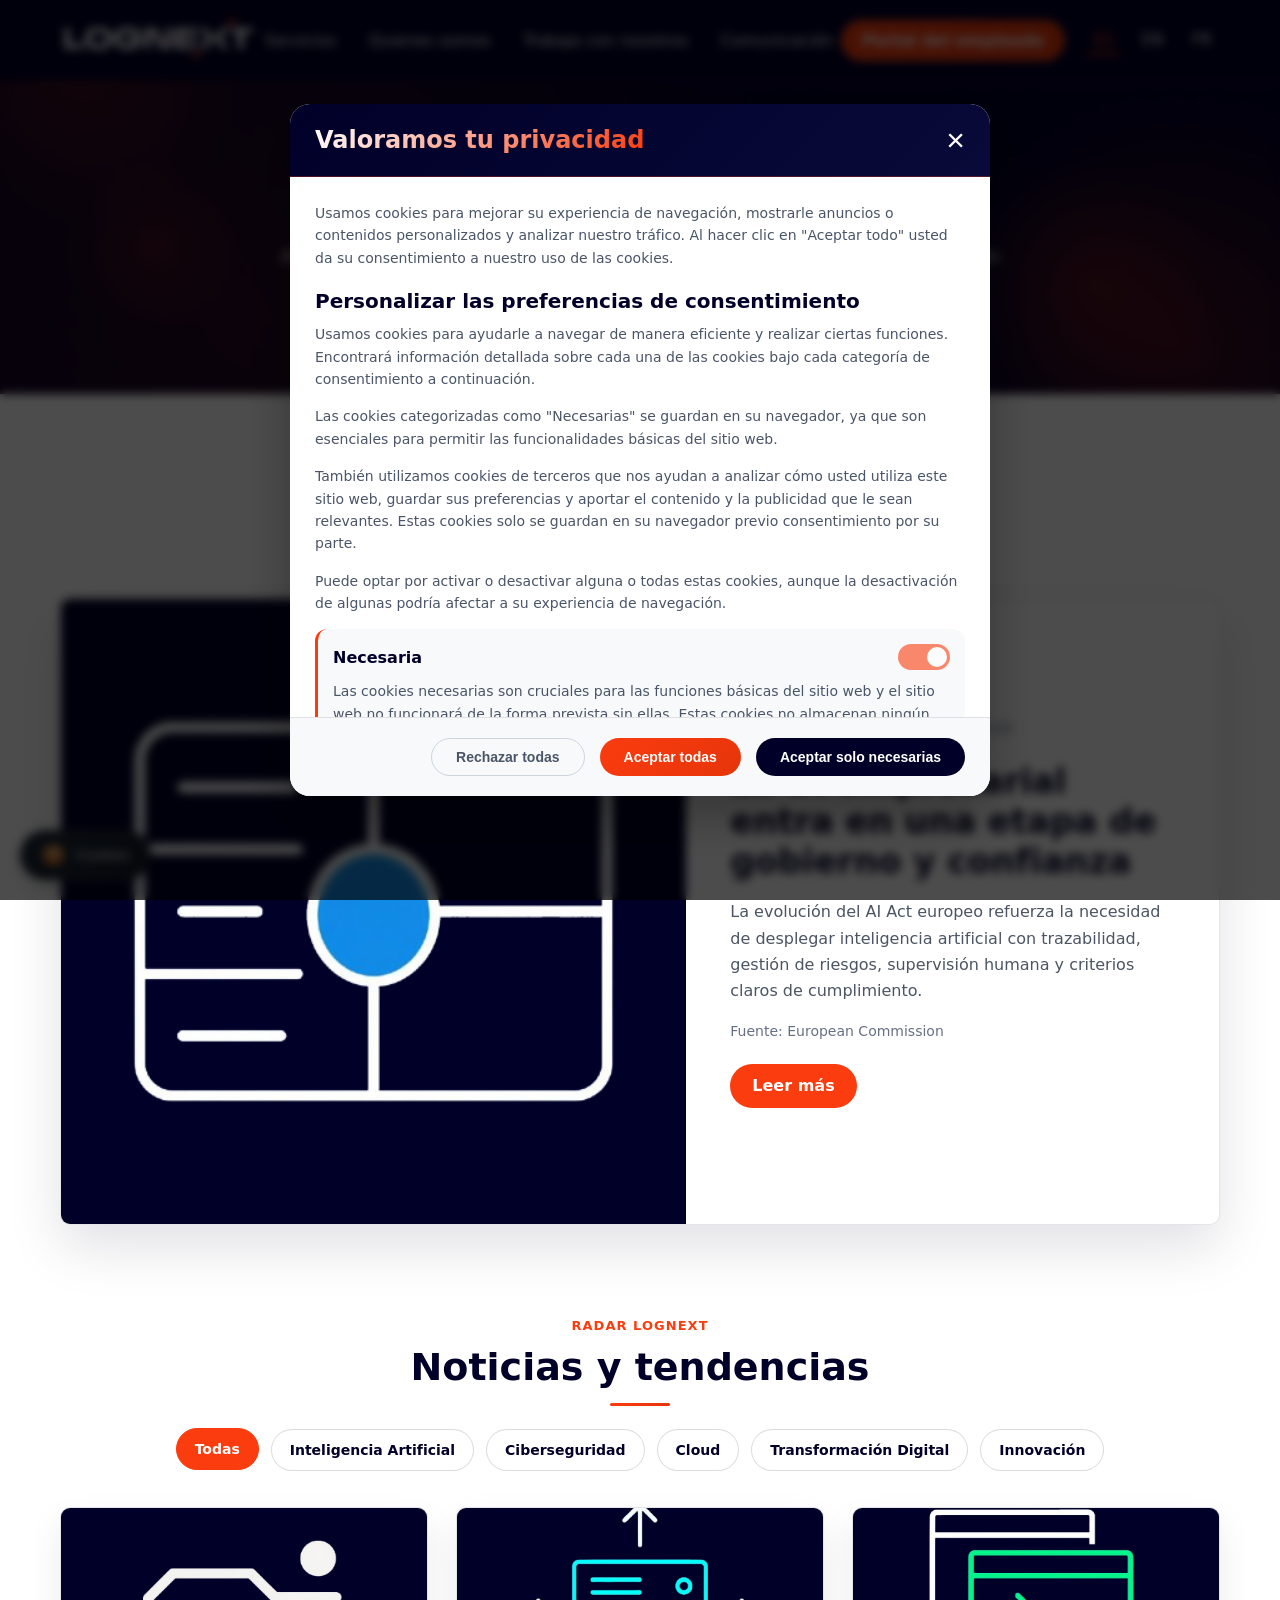
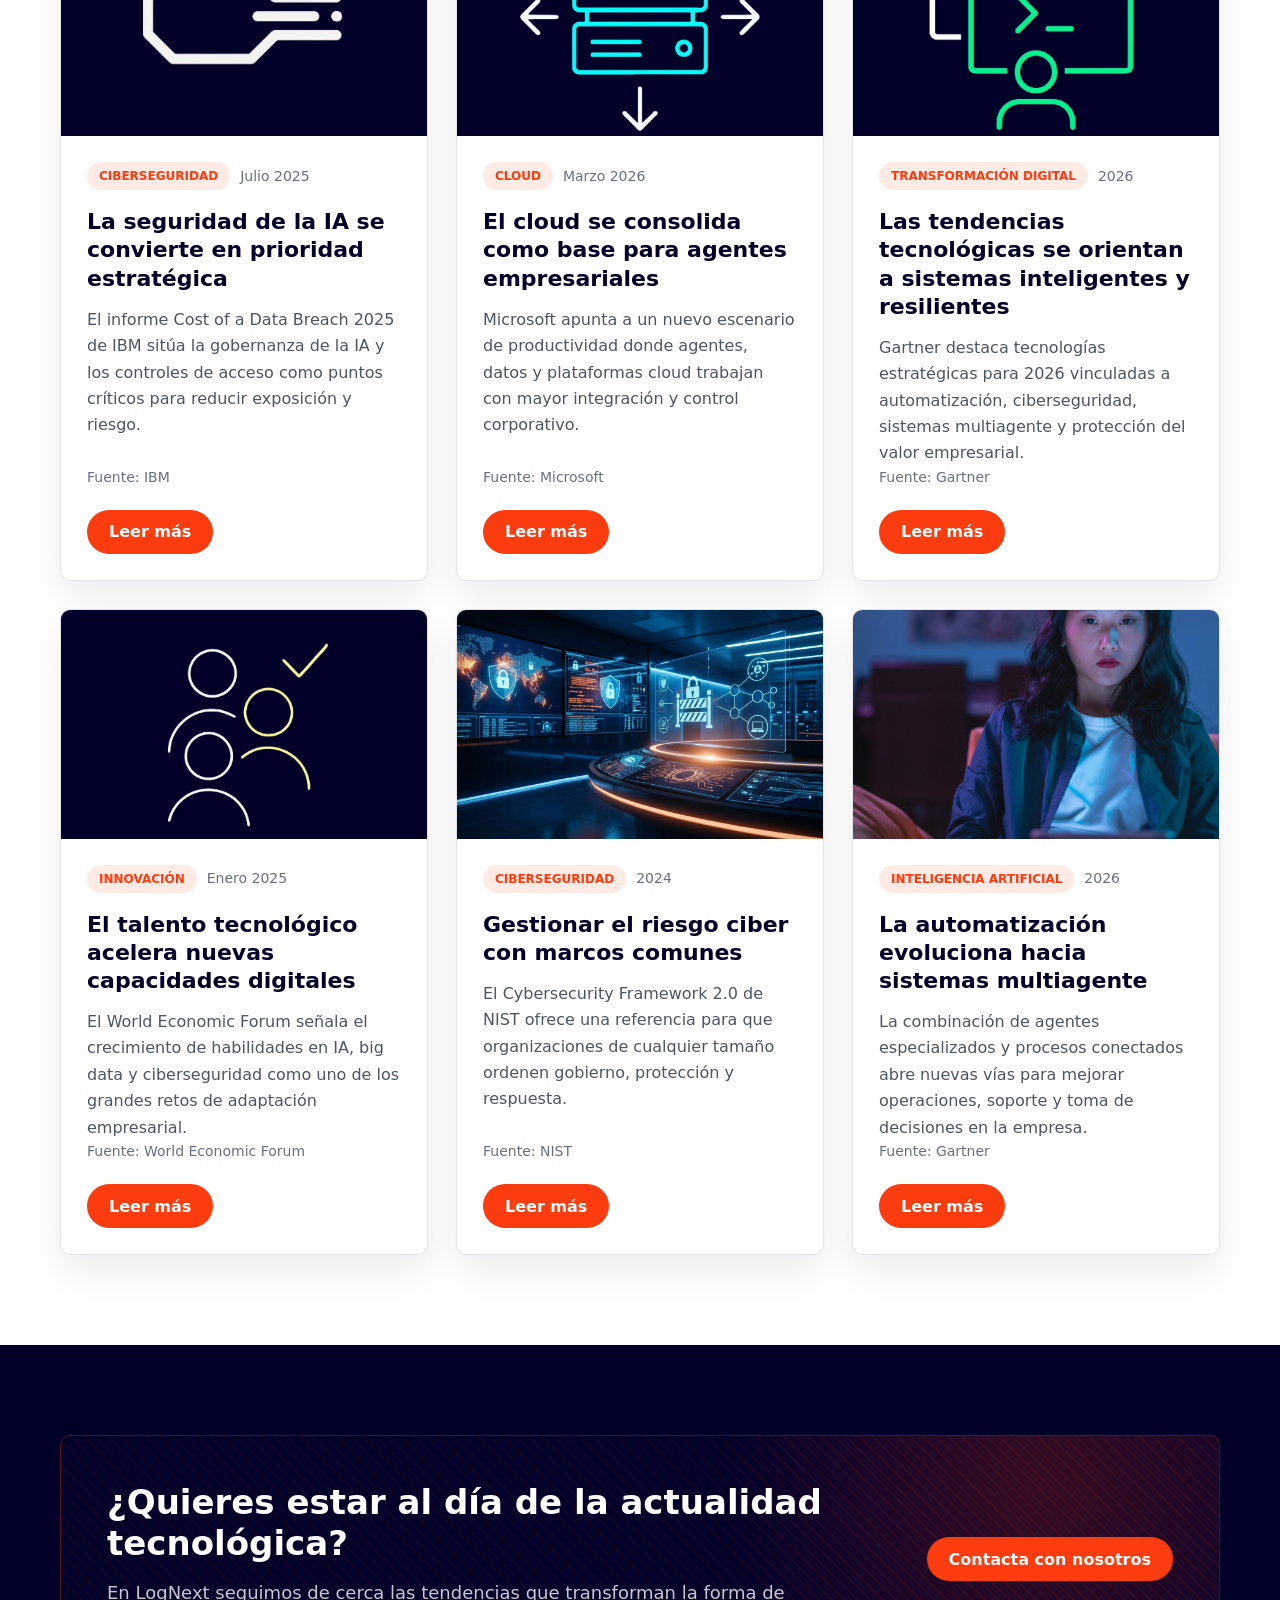
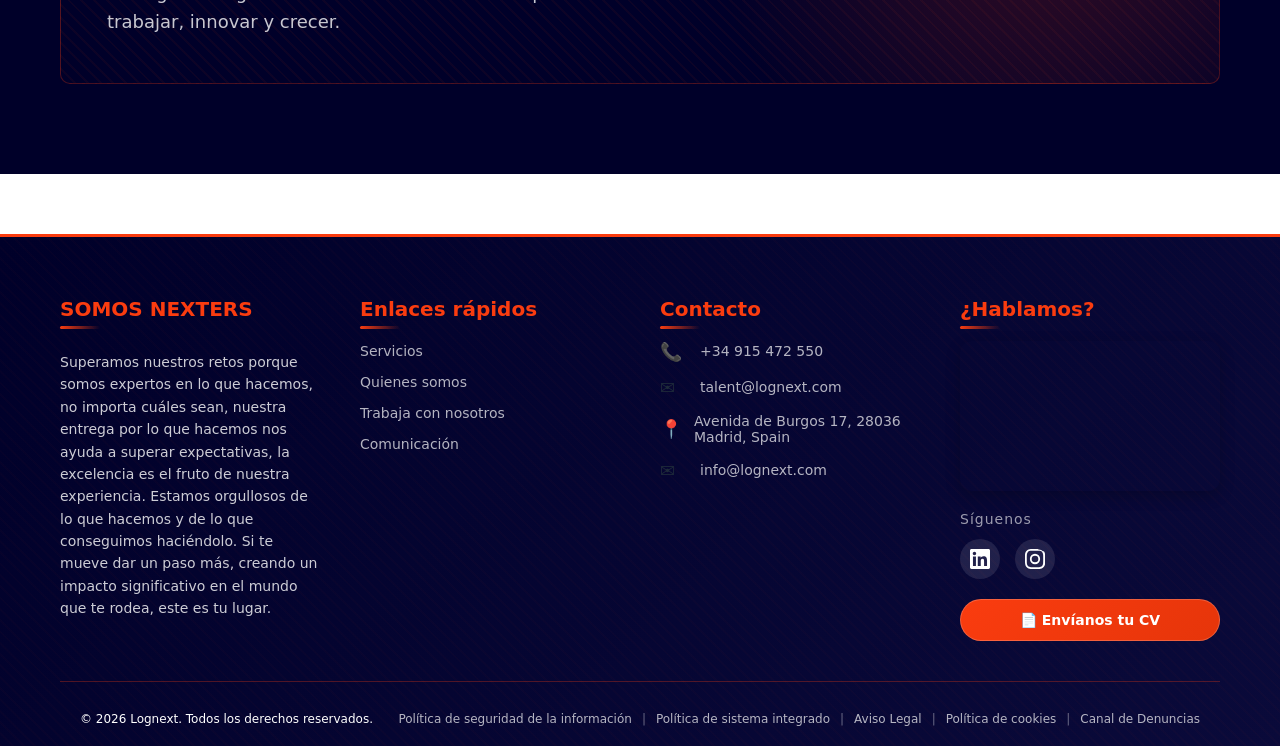
==== commit b85b770c: "Traducciones en cookies, arreglo del fondo en trabaja con nosotros, añadido pop-up de cookies en Com" ====
--- a/comunicacion.html
+++ b/comunicacion.html
@@ -401,6 +401,172 @@
       </div>
     </footer>
 
+    <!-- ========== BOTÓN DE COOKIES ========== -->
+    <div class="cookie-btn-fixed" id="cookieBtn">
+      <span class="cookie-icon">🍪</span>
+      <span class="cookie-text" data-i18n="cookie_btn">Cookies</span>
+    </div>
+
+    <!-- ========== MODAL DE COOKIES ========== -->
+    <div id="cookieModal" class="cookie-modal">
+      <div class="cookie-modal-content">
+        <div class="cookie-modal-header">
+          <h2 data-i18n="cookie_modal_title">Valoramos tu privacidad</h2>
+          <button class="cookie-modal-close" id="closeCookieModal">
+            &times;
+          </button>
+        </div>
+
+        <div class="cookie-modal-body">
+          <p>
+            Usamos cookies para mejorar su experiencia de navegación, mostrarle
+            anuncios o contenidos personalizados y analizar nuestro tráfico. Al
+            hacer clic en "Aceptar todo" usted da su consentimiento a nuestro
+            uso de las cookies.
+          </p>
+
+          <h3 data-i18n="cookie_modal_preferences_title">Personalizar las preferencias de consentimiento</h3>
+          <p>
+            Usamos cookies para ayudarle a navegar de manera eficiente y
+            realizar ciertas funciones. Encontrará información detallada sobre
+            cada una de las cookies bajo cada categoría de consentimiento a
+            continuación.
+          </p>
+
+          <p>
+            Las cookies categorizadas como "Necesarias" se guardan en su
+            navegador, ya que son esenciales para permitir las funcionalidades
+            básicas del sitio web.
+          </p>
+
+          <p>
+            También utilizamos cookies de terceros que nos ayudan a analizar
+            cómo usted utiliza este sitio web, guardar sus preferencias y
+            aportar el contenido y la publicidad que le sean relevantes. Estas
+            cookies solo se guardan en su navegador previo consentimiento por su
+            parte.
+          </p>
+
+          <p>
+            Puede optar por activar o desactivar alguna o todas estas cookies,
+            aunque la desactivación de algunas podría afectar a su experiencia
+            de navegación.
+          </p>
+
+          <!-- Categorías de cookies -->
+          <div class="cookie-category">
+            <div class="cookie-category-header">
+              <span class="cookie-category-name" data-i18n="cookie_category_necessary">Necesaria</span>
+              <label class="cookie-switch">
+                <input
+                  type="checkbox"
+                  class="cookie-checkbox"
+                  id="cookieNecessary"
+                  checked
+                  disabled
+                />
+                <span class="cookie-slider"></span>
+              </label>
+            </div>
+            <p class="cookie-category-desc">
+              Las cookies necesarias son cruciales para las funciones básicas
+              del sitio web y el sitio web no funcionará de la forma prevista
+              sin ellas. Estas cookies no almacenan ningún dato de
+              identificación personal.
+            </p>
+          </div>
+
+          <div class="cookie-category">
+            <div class="cookie-category-header">
+              <span class="cookie-category-name" data-i18n="cookie_category_functional">Funcional</span>
+              <label class="cookie-switch">
+                <input
+                  type="checkbox"
+                  class="cookie-checkbox"
+                  id="cookieFunctional"
+                />
+                <span class="cookie-slider"></span>
+              </label>
+            </div>
+            <p class="cookie-category-desc">
+              Las cookies funcionales ayudan a realizar ciertas funcionalidades,
+              como compartir el contenido del sitio web en plataformas de redes
+              sociales, recopilar comentarios y otras características de
+              terceros.
+            </p>
+          </div>
+
+          <div class="cookie-category">
+            <div class="cookie-category-header">
+              <span class="cookie-category-name">Analítica</span>
+              <label class="cookie-switch">
+                <input
+                  type="checkbox"
+                  class="cookie-checkbox"
+                  id="cookieAnalytics"
+                />
+                <span class="cookie-slider"></span>
+              </label>
+            </div>
+            <p class="cookie-category-desc">
+              Las cookies analíticas se utilizan para comprender cómo
+              interactúan los visitantes con el sitio web. Estas cookies ayudan
+              a proporcionar información sobre métricas el número de visitantes,
+              el porcentaje de rebote, la fuente de tráfico, etc.
+            </p>
+          </div>
+
+          <div class="cookie-category">
+            <div class="cookie-category-header">
+              <span class="cookie-category-name" data-i18n="cookie_category_performance">El rendimiento</span>
+              <label class="cookie-switch">
+                <input
+                  type="checkbox"
+                  class="cookie-checkbox"
+                  id="cookiePerformance"
+                />
+                <span class="cookie-slider"></span>
+              </label>
+            </div>
+            <p class="cookie-category-desc">
+              Las cookies de rendimiento se utilizan para comprender y analizar
+              los índices de rendimiento clave del sitio web, lo que ayuda a
+              proporcionar una mejor experiencia de usuario para los visitantes.
+            </p>
+          </div>
+
+          <div class="cookie-category">
+            <div class="cookie-category-header">
+              <span class="cookie-category-name" data-i18n="cookie_category_advertising">Anuncio</span>
+              <label class="cookie-switch">
+                <input
+                  type="checkbox"
+                  class="cookie-checkbox"
+                  id="cookieAdvertising"
+                />
+                <span class="cookie-slider"></span>
+              </label>
+            </div>
+            <p class="cookie-category-desc">
+              Las cookies publicitarias se utilizan para entregar a los
+              visitantes anuncios personalizados basados en las páginas que
+              visitaron antes y analizar la efectividad de la campaña
+              publicitaria.
+            </p>
+          </div>
+        </div>
+
+        <div class="cookie-modal-footer">
+          <button class="cookie-btn cookie-btn-reject" id="rejectAllCookies" data-i18n="cookie_reject_all">
+            Rechazar todas
+          </button>
+          <button class="cookie-btn cookie-btn-accept" id="acceptAllCookies" data-i18n="cookie_accept_all">
+            Aceptar todas
+          </button>
+          <button class="cookie-btn cookie-btn-necessary" id="acceptNecessaryCookies" data-i18n="cookie_accept_necessary">Aceptar solo necesarias</button>
+        </div>
+      </div>
+    </div>
     <script src="assets/js/translations.js"></script>
     <script src="assets/js/i18n.js"></script>
     <script src="assets/js/main.js"></script>
